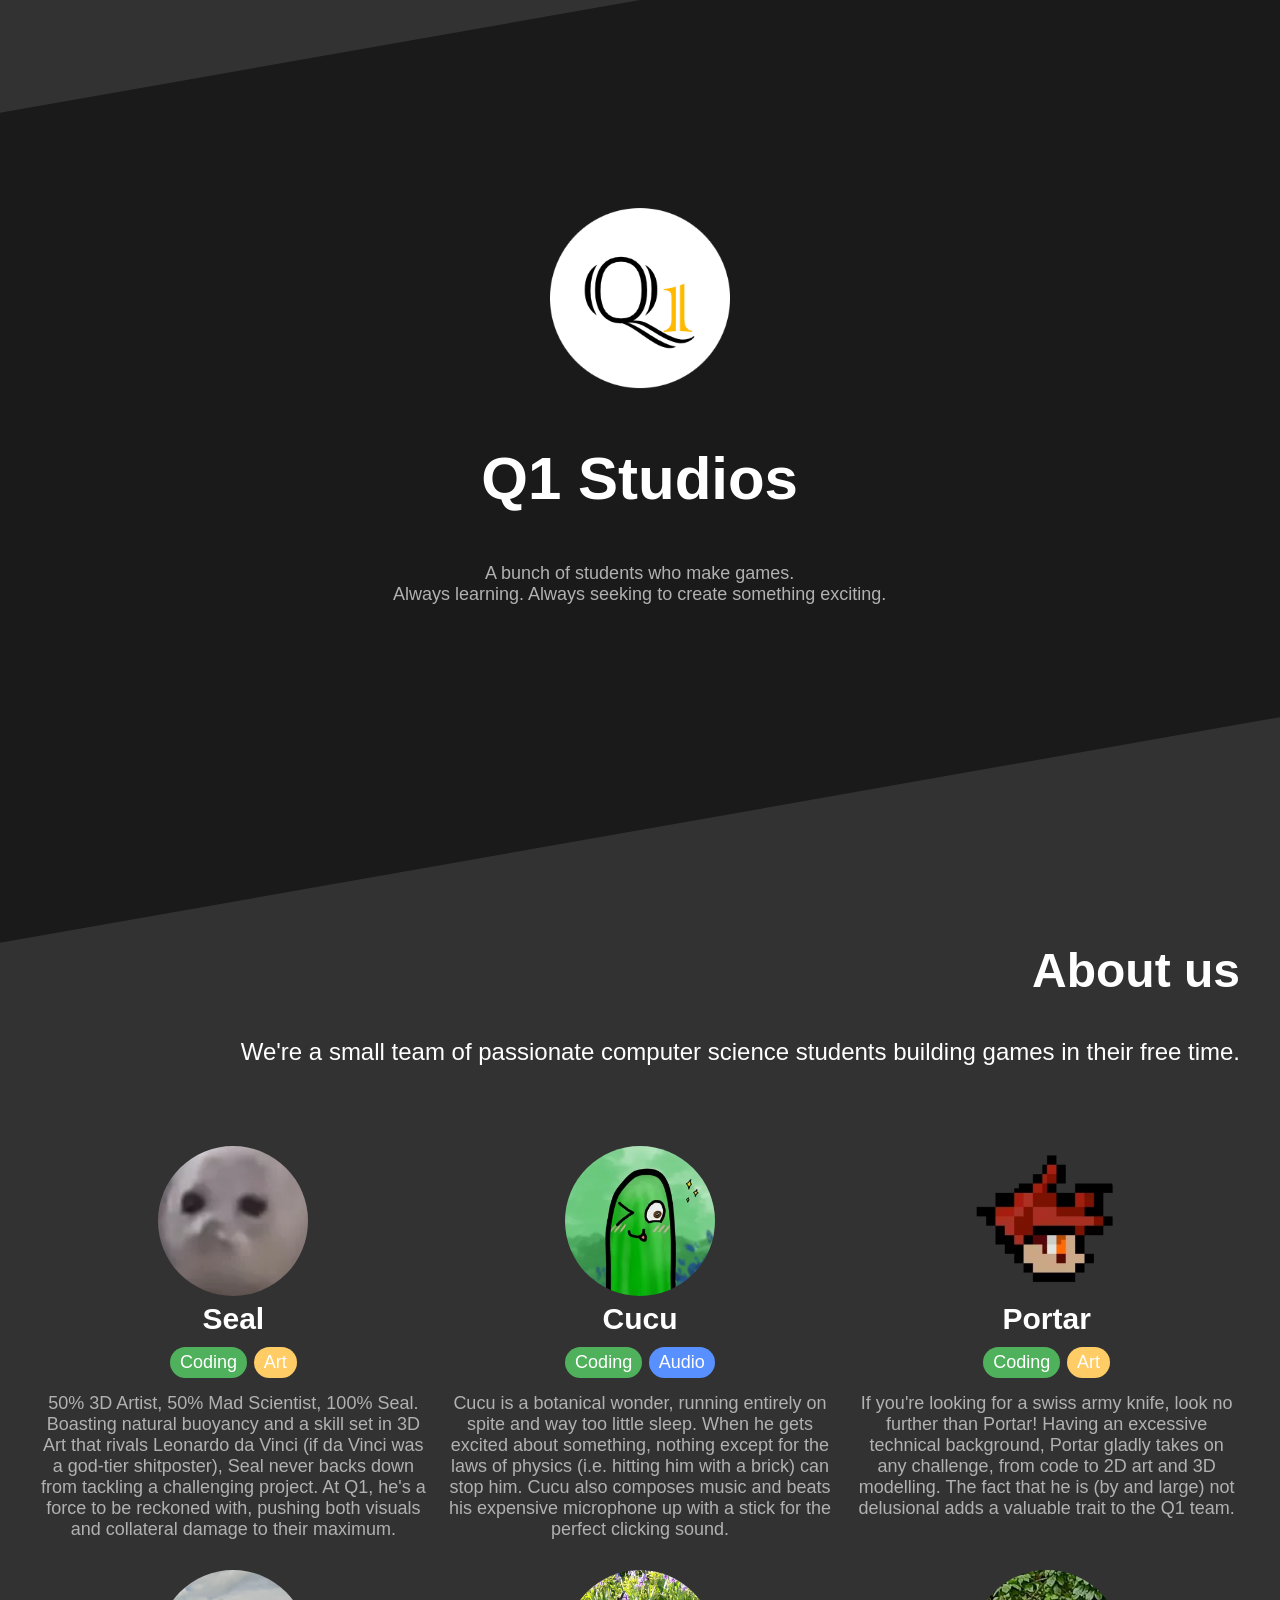
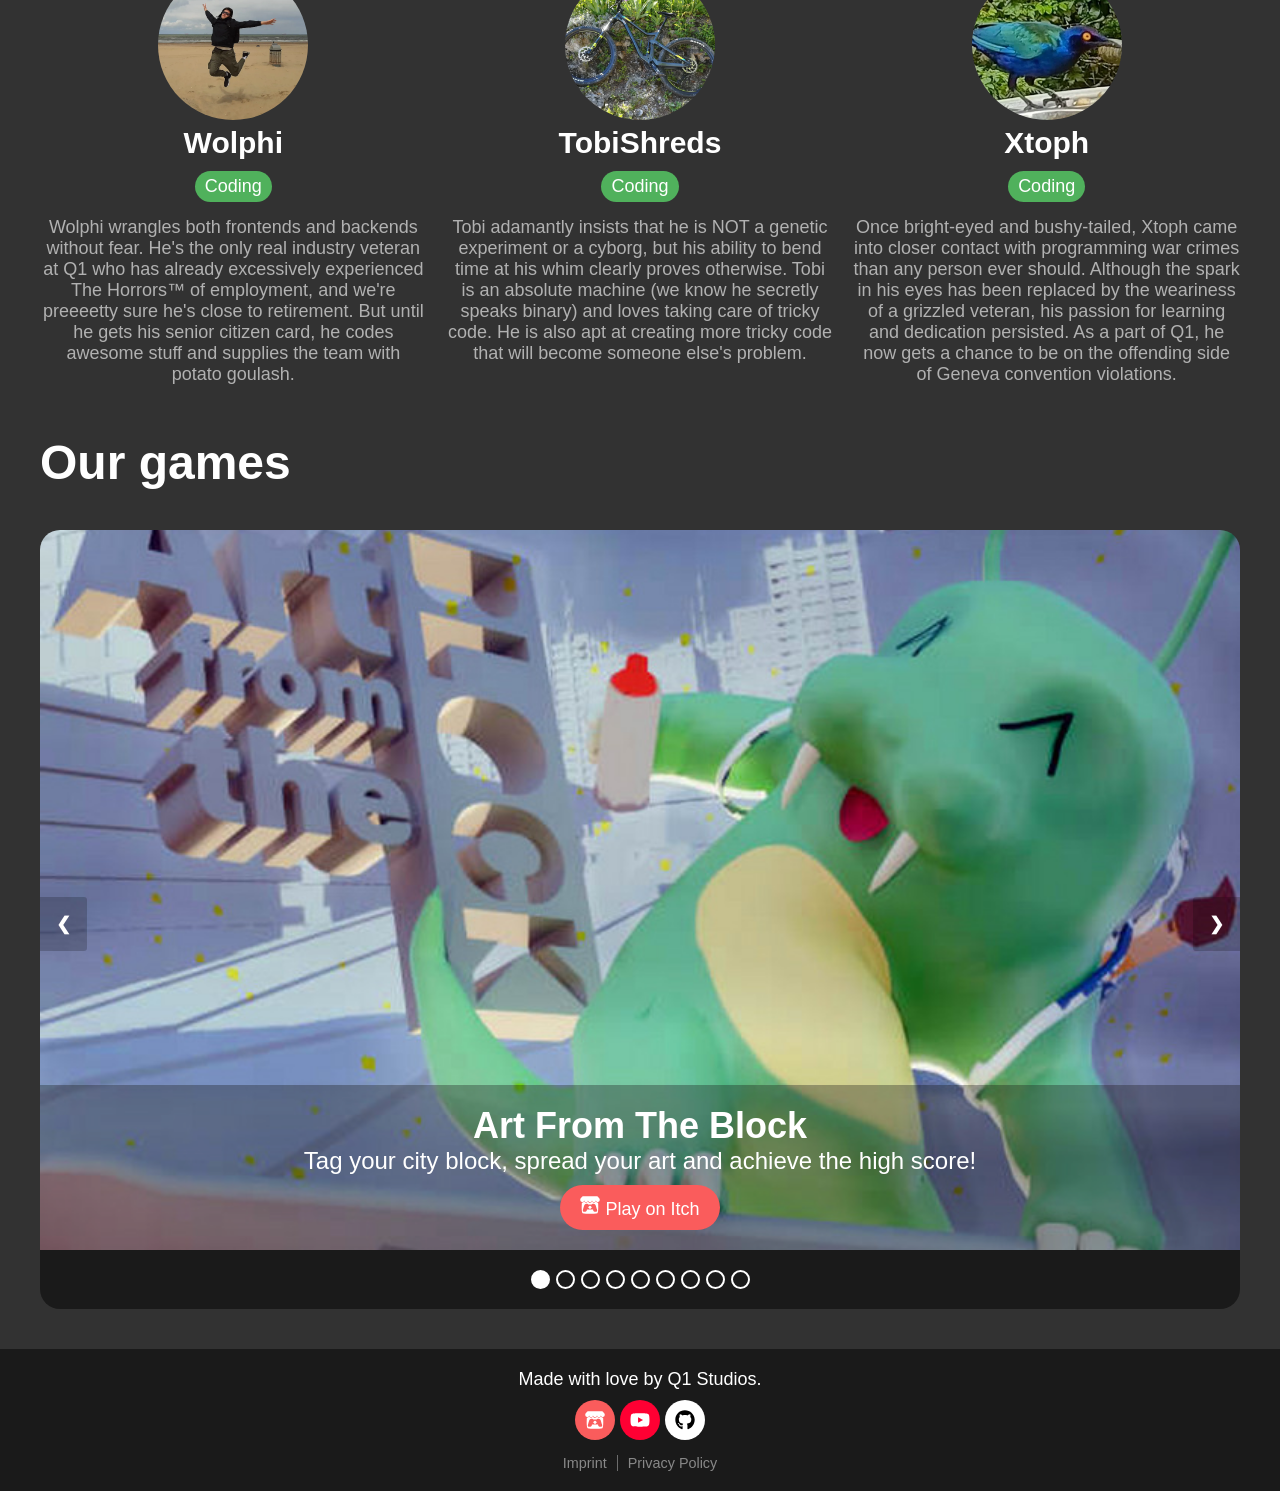
==== index.html @ d90a53fd "Replaced team pic placeholders with profile pics" ====
<!DOCTYPE html>
<html lang="en">
<head>
    <meta charset="UTF-8">
    <meta name="viewport" content="width=device-width, initial-scale=1.0">
    <meta name="description" content="We're a small team of passionate computer science students building games in their free time. Creators of Ohm'n'Beat, M.U.T.E.X., Stealay and more!">
    <link rel="icon" href="assets/q1_circle.png">
    <link rel="apple-touch-icon" href="assets/q1_square.png">
    <title>Q1 Studios</title>
    <link rel="stylesheet" href="index.css">
    <script src="index.js" defer></script>
</head>

<body>
    <div class="icon-defs">
        <svg xmlns="http://www.w3.org/2000/svg"><defs><symbol id="itch-icon" viewBox="0 0 512 512"><!--!Font Awesome Free v7.1.0 by @fontawesome - https://fontawesome.com License - https://fontawesome.com/license/free Copyright 2025 Fonticons, Inc.--><path d="M71.9 34.8C50.2 47.7 7.4 96.8 7 109.7l0 21.3c0 27.1 25.3 50.8 48.2 50.8 27.6 0 50.5-22.8 50.5-50 0 27.1 22.2 50 49.8 50s49-22.8 49-50c0 27.1 23.6 50 51.2 50l.5 0c27.6 0 51.2-22.8 51.2-50 0 27.1 21.5 50 49 50s49.8-22.8 49.8-50c0 27.1 23 50 50.5 50 23 0 48.3-23.8 48.3-50.8l0-21.3c-.4-12.9-43.2-62.1-64.9-75-67.4-2.3-114.2-2.7-184-2.7S91.1 33.1 71.9 34.8zM204.2 169.2c-22 38.4-77.9 38.7-99.8 .2-13.2 23.1-43.2 32.1-56 27.7-3.9 40.2-13.7 237.1 17.7 269.2 80 18.7 302.1 18.1 379.8 0 31.6-32.3 21.3-232 17.7-269.2-12.9 4.4-42.9-4.6-56-27.7-22 38.5-77.8 38.1-99.8-.2-7.1 12.5-23 28.9-51.8 28.9-10.4 .3-20.8-2.2-29.9-7.3s-16.7-12.6-21.9-21.6l0 0zm-41.6 53.8c16.5 0 31.1 0 49.2 19.8 29.3-3 58.9-3 88.2 0 18.2-19.7 32.8-19.7 49.2-19.7 52.3 0 65.2 77.5 83.9 144.4 17.3 62.2-5.5 63.7-34 63.7-42.1-1.6-65.5-32.2-65.5-62.8-39.3 6.4-101.9 8.8-155.6 0 0 30.6-23.3 61.2-65.5 62.8-28.4-.1-51.2-1.6-33.9-63.7 18.7-67 31.6-144.4 83.9-144.4l0-.1zM256 270.8s-44.4 40.8-52.4 55.2l29-1.2 0 25.3c0 1.5 21.3 .2 23.3 .2 11.6 .5 23.3 1 23.3-.2l0-25.3 29 1.2c-8-14.5-52.4-55.2-52.4-55.2l.1 0z"/></symbol></defs></svg>
        <svg xmlns="http://www.w3.org/2000/svg"><defs><symbol id="youtube-icon" viewBox="0 0 576 512"><!--!Font Awesome Free v7.1.0 by @fontawesome - https://fontawesome.com License - https://fontawesome.com/license/free Copyright 2025 Fonticons, Inc.--><path d="M549.7 124.1C543.5 100.4 524.9 81.8 501.4 75.5 458.9 64 288.1 64 288.1 64S117.3 64 74.7 75.5C51.2 81.8 32.7 100.4 26.4 124.1 15 167 15 256.4 15 256.4s0 89.4 11.4 132.3c6.3 23.6 24.8 41.5 48.3 47.8 42.6 11.5 213.4 11.5 213.4 11.5s170.8 0 213.4-11.5c23.5-6.3 42-24.2 48.3-47.8 11.4-42.9 11.4-132.3 11.4-132.3s0-89.4-11.4-132.3zM232.2 337.6l0-162.4 142.7 81.2-142.7 81.2z"/></symbol></defs></svg>
        <svg xmlns="http://www.w3.org/2000/svg"><defs><symbol id="github-icon" viewBox="0 0 512 512"><!--!Font Awesome Free v7.1.0 by @fontawesome - https://fontawesome.com License - https://fontawesome.com/license/free Copyright 2025 Fonticons, Inc.--><path d="M173.9 397.4c0 2-2.3 3.6-5.2 3.6-3.3 .3-5.6-1.3-5.6-3.6 0-2 2.3-3.6 5.2-3.6 3-.3 5.6 1.3 5.6 3.6zm-31.1-4.5c-.7 2 1.3 4.3 4.3 4.9 2.6 1 5.6 0 6.2-2s-1.3-4.3-4.3-5.2c-2.6-.7-5.5 .3-6.2 2.3zm44.2-1.7c-2.9 .7-4.9 2.6-4.6 4.9 .3 2 2.9 3.3 5.9 2.6 2.9-.7 4.9-2.6 4.6-4.6-.3-1.9-3-3.2-5.9-2.9zM252.8 8c-138.7 0-244.8 105.3-244.8 244 0 110.9 69.8 205.8 169.5 239.2 12.8 2.3 17.3-5.6 17.3-12.1 0-6.2-.3-40.4-.3-61.4 0 0-70 15-84.7-29.8 0 0-11.4-29.1-27.8-36.6 0 0-22.9-15.7 1.6-15.4 0 0 24.9 2 38.6 25.8 21.9 38.6 58.6 27.5 72.9 20.9 2.3-16 8.8-27.1 16-33.7-55.9-6.2-112.3-14.3-112.3-110.5 0-27.5 7.6-41.3 23.6-58.9-2.6-6.5-11.1-33.3 2.6-67.9 20.9-6.5 69 27 69 27 20-5.6 41.5-8.5 62.8-8.5s42.8 2.9 62.8 8.5c0 0 48.1-33.6 69-27 13.7 34.7 5.2 61.4 2.6 67.9 16 17.7 25.8 31.5 25.8 58.9 0 96.5-58.9 104.2-114.8 110.5 9.2 7.9 17 22.9 17 46.4 0 33.7-.3 75.4-.3 83.6 0 6.5 4.6 14.4 17.3 12.1 100-33.2 167.8-128.1 167.8-239 0-138.7-112.5-244-251.2-244zM105.2 352.9c-1.3 1-1 3.3 .7 5.2 1.6 1.6 3.9 2.3 5.2 1 1.3-1 1-3.3-.7-5.2-1.6-1.6-3.9-2.3-5.2-1zm-10.8-8.1c-.7 1.3 .3 2.9 2.3 3.9 1.6 1 3.6 .7 4.3-.7 .7-1.3-.3-2.9-2.3-3.9-2-.6-3.6-.3-4.3 .7zm32.4 35.6c-1.6 1.3-1 4.3 1.3 6.2 2.3 2.3 5.2 2.6 6.5 1 1.3-1.3 .7-4.3-1.3-6.2-2.2-2.3-5.2-2.6-6.5-1zm-11.4-14.7c-1.6 1-1.6 3.6 0 5.9s4.3 3.3 5.6 2.3c1.6-1.3 1.6-3.9 0-6.2-1.4-2.3-4-3.3-5.6-2z"/></symbol></defs></svg>
        <svg xmlns="http://www.w3.org/2000/svg"><defs><symbol id="close-icon" viewBox="0 0 384 512"><!--!Font Awesome Free v7.2.0 by @fontawesome - https://fontawesome.com License - https://fontawesome.com/license/free Copyright 2026 Fonticons, Inc.--><path d="M55.1 73.4c-12.5-12.5-32.8-12.5-45.3 0s-12.5 32.8 0 45.3L147.2 256 9.9 393.4c-12.5 12.5-12.5 32.8 0 45.3s32.8 12.5 45.3 0L192.5 301.3 329.9 438.6c12.5 12.5 32.8 12.5 45.3 0s12.5-32.8 0-45.3L237.8 256 375.1 118.6c12.5-12.5 12.5-32.8 0-45.3s-32.8-12.5-45.3 0L192.5 210.7 55.1 73.4z"/></symbol></defs></svg>
    </div>

    <noscript>
        <style>
            .needs-js {
                display: none;
            }
        </style>
    </noscript>
    
    <main id="main">
        <section id="q1-big">
            <div class="intro-container">
                <div class="intro-subcontainer">
                    <img src="assets/q1_circle.png" alt="Q1 Logo">
                    <h1 id="q1-studios">Q1 Studios</h1>
                    <p>
                        A bunch of students who make games.<br>
                        Always learning. Always seeking to create something exciting.
                    </p>
                </div>
            </div>
        </section>

        <section>
            <h2 id="about-us">About us</h2>
            <p>
                We're a small team of passionate computer science students building games in their free time.
            </p>

            <div class="team-box">

                <div class="team-member" id="Seal">
                    <img src="assets/profiles/seal.webp" alt="Seal Profile">
                    <div class="team-name">Seal</div>
                    <div class="team-skills">
                        <div class="skill-coding">Coding</div>
                        <div class="skill-art">Art</div>
                    </div>
                    <div class="team-desc">
                        50% 3D Artist, 50% Mad Scientist, 100% Seal.
                        Boasting natural buoyancy and a skill set in 3D Art that rivals Leonardo da Vinci
                        (if da Vinci was a god-tier shitposter), Seal never backs down from tackling a challenging project.
                        At Q1, he's a force to be reckoned with, pushing both visuals and collateral damage to their maximum.
                    </div>
                </div>

                <div class="team-member" id="Cucu">
                    <img src="assets/profiles/cucu.webp" alt="Cucu Profile">
                    <div class="team-name">Cucu</div>
                    <div class="team-skills">
                        <div class="skill-coding">Coding</div>
                        <div class="skill-audio">Audio</div>
                    </div>
                    <div class="team-desc">
                        Cucu is a botanical wonder, running entirely on spite and way too little sleep.
                        When he gets excited about something, nothing except for the laws of physics
                        (i.e. hitting him with a brick) can stop him.
                        Cucu also composes music and beats his expensive microphone up with a stick for the perfect clicking sound.
                    </div>
                </div>

                <div class="team-member" id="Portar">
                    <img src="assets/profiles/portar.webp" alt="Portar Profile">
                    <div class="team-name">Portar</div>
                    <div class="team-skills">
                        <div class="skill-coding">Coding</div>
                        <div class="skill-art">Art</div>
                    </div>
                    <div class="team-desc">
                        If you're looking for a swiss army knife, look no further than Portar!
                        Having an excessive technical background, Portar gladly takes on any challenge, from code
                        to 2D art and 3D modelling.
                        The fact that he is (by and large) not delusional adds a valuable trait to the Q1 team.
                    </div>
                </div>

                <div class="team-member" id="Wolphi">
                    <img src="assets/profiles/wolphi.webp" alt="Wolphi Profile">
                    <div class="team-name">Wolphi</div>
                    <div class="team-skills">
                        <div class="skill-coding">Coding</div>
                    </div>
                    <div class="team-desc">
                        Wolphi wrangles both frontends and backends without fear.
                        He's the only real industry veteran at Q1 who has already excessively experienced The Horrors™ of employment,
                        and we're preeeetty sure he's close to retirement. But until he gets his senior citizen card,
                        he codes awesome stuff and supplies the team with potato goulash.
                    </div>
                </div>

                <div class="team-member" id="TobiShreds">
                    <img src="assets/profiles/tobishreds.webp" alt="TobiShreds Profile">
                    <div class="team-name">TobiShreds</div>
                    <div class="team-skills">
                        <div class="skill-coding">Coding</div>
                    </div>
                    <div class="team-desc">
                        Tobi adamantly insists that he is NOT a genetic experiment or a cyborg,
                        but his ability to bend time at his whim clearly proves otherwise.
                        Tobi is an absolute machine (we know he secretly speaks binary) and loves taking care of tricky code.
                        He is also apt at creating more tricky code that will become someone else's problem.
                    </div>
                </div>

                <div class="team-member" id="Xtoph">
                    <img src="assets/profiles/xtoph.webp" alt="Xtoph Profile">
                    <div class="team-name">Xtoph</div>
                    <div class="team-skills">
                        <div class="skill-coding">Coding</div>
                    </div>
                    <div class="team-desc">
                        Once bright-eyed and bushy-tailed, Xtoph came into closer contact with programming war crimes
                        than any person ever should.
                        Although the spark in his eyes has been replaced by the weariness of a grizzled veteran,
                        his passion for learning and dedication persisted. As a part of Q1,
                        he now gets a chance to be on the offending side of Geneva convention violations.
                    </div>
                </div>

            </div>
        </section>

        <section>
            <h2 id="our-games">Our games</h2>
            
            <div class="slideshow-container">
                <a class="slides-prev needs-js" onclick="advanceSlide(-1)">&#10094;</a>

                <div class="slideshow">

                    <div class="slide" id="art-from-the-block">
                        <img src="assets/slideshow/ArtFromTheBlock_Slideshow.jpg" alt="Art From The Block Banner" loading="lazy">
                        <div class="slide-annotation">
                            <div class="slide-title">Art From The Block</div>
                            <div class="slide-desc">Tag your city block, spread your art and achieve the high score!</div>
                            <a class="itch-btn" href="https://q1studios.itch.io/art-from-the-block" target="_blank">
                                <svg><use href="#itch-icon"></use></svg>
                                <span>Play on Itch</span>
                            </a>
                        </div>
                    </div>

                    <div class="slide" id="treevolution">
                        <img src="assets/slideshow/TreeVolution_Slideshow.png" alt="TreeVolution Banner" loading="lazy">
                        <div class="slide-annotation">
                            <div class="slide-title">TreeVolution</div>
                            <div class="slide-desc">Spring has come. Face your formidable foe and evolve with every round.</div>
                            <a class="itch-btn" href="https://q1studios.itch.io/treevolution" target="_blank">
                                <svg><use href="#itch-icon"></use></svg>
                                <span>Play on Itch</span>
                            </a>
                        </div>
                    </div>

                    <div class="slide" id="ohmnbeat">
                        <img src="assets/slideshow/OhmnBeat_Slideshow.png" alt="Ohm'n'Beat Banner" loading="lazy">
                        <div class="slide-annotation">
                            <div class="slide-title">Ohm'n'Beat</div>
                            <div class="slide-desc">Exhilarating &amp; Oscillating Beat Resistance</div>
                            <a class="itch-btn" href="https://q1studios.itch.io/ohmnbeat" target="_blank">
                                <svg><use href="#itch-icon"></use></svg>
                                <span>Play on Itch</span>
                            </a>
                        </div>
                    </div>

                    <div class="slide" id="mutex">
                        <img src="assets/slideshow/Mutex_Slideshow.jpg" alt="M.U.T.E.X. Banner" loading="lazy">
                        <div class="slide-annotation">
                            <div class="slide-title">M.U.T.E.X.</div>
                            <div class="slide-desc">Two pilots, scrambled sensors, maximum firepower</div>
                            <a class="itch-btn" href="https://q1studios.itch.io/mutex" target="_blank">
                                <svg><use href="#itch-icon"></use></svg>
                                <span>Play on Itch</span>
                            </a>
                        </div>
                    </div>

                    <div class="slide" id="stealay">
                        <img src="assets/slideshow/Stealay_Slideshow.jpg" alt="Stealay Banner" loading="lazy">
                        <div class="slide-annotation">
                            <div class="slide-title">Stealay</div>
                            <div class="slide-desc">A heist planned right - delayed in execution</div>
                            <a class="itch-btn" href="https://q1studios.itch.io/stealay" target="_blank">
                                <svg><use href="#itch-icon"></use></svg>
                                <span>Play on Itch</span>
                            </a>
                        </div>
                    </div>

                    <div class="slide" id="sacrilegious-terminus">
                        <img src="assets/slideshow/SacrilegiousTerminus_Slideshow.png" alt="Sacrilegious Terminus Banner" loading="lazy">
                        <div class="slide-annotation">
                            <div class="slide-title">Sacrilegious Terminus</div>
                            <div class="slide-desc">The rift is calling - unleash the underworld!</div>
                            <a class="itch-btn" href="https://q1studios.itch.io/sacrilegious-terminus" target="_blank">
                                <svg><use href="#itch-icon"></use></svg>
                                <span>Play on Itch</span>
                            </a>
                        </div>
                    </div>

                    <div class="slide" id="lanliner">
                        <img src="assets/slideshow/LanLiner_Slideshow.png" alt="LanLiner: Reconciliation Banner" loading="lazy">
                        <div class="slide-annotation">
                            <div class="slide-title">LanLiner: Reconciliation</div>
                            <div class="slide-desc">Race an adversary's data packet to the game server.</div>
                            <a class="itch-btn" href="https://q1studios.itch.io/lanliner-recon" target="_blank">
                                <svg><use href="#itch-icon"></use></svg>
                                <span>Play on Itch</span>
                            </a>
                        </div>
                    </div>

                    <div class="slide" id="escape-the-plant-plant">
                        <img src="assets/slideshow/EscapeThePlantPlant_Slideshow.png" alt="Escape The Plant, Plant Banner" loading="lazy">
                        <div class="slide-annotation">
                            <div class="slide-title">Escape the Plant, Plant!</div>
                            <div class="slide-desc">Breach your confinement, yearning for spring.</div>
                            <a class="itch-btn" href="https://q1studios.itch.io/escape-the-plant-plant" target="_blank">
                                <svg><use href="#itch-icon"></use></svg>
                                <span>Play on Itch</span>
                            </a>
                        </div>
                    </div>

                    <div class="slide" id="mail-mayhem">
                        <img src="assets/slideshow/MailMayhem_Slideshow.png" alt="Mail Mayhem Banner" loading="lazy">
                        <div class="slide-annotation">
                            <div class="slide-title">Mail Mayhem</div>
                            <div class="slide-desc">How do you pack your things</div>
                            <a class="itch-btn" href="https://q1studios.itch.io/mailmayhem" target="_blank">
                                <svg><use href="#itch-icon"></use></svg>
                                <span>Play on Itch</span>
                            </a>
                        </div>
                    </div>

                </div>

                <a class="slides-next needs-js" onclick="advanceSlide(1)">&#10095;</a>

                <div class="slideshow-progress-container">
                    <div id="slideshow-progress">
                        <noscript class="slideshow-progress-noscript">
                            Slideshow navigation requires JavaScript to be enabled, sorry! You can still scroll through our games though.
                        </noscript>
                        <a class="progress-dot needs-js active" id="template-dot"></a>
                    </div>
                </div>

            </div>
        </section>
    </main>

    <footer>
        <div>Made with love by Q1 Studios.</div>
        <div class="socials">
            <a class="socials-itch" href="https://q1studios.itch.io" target="_blank">
                <svg><use href="#itch-icon"></use></svg>
                <span class="socials-label">Itch.io</span>
            </a>
            <a class="socials-youtube" href="https://www.youtube.com/channel/UCTxwL6XaxnxiKtU4SFTnIlQ" target="_blank">
                <svg><use href="#youtube-icon"></use></svg>
                <span class="socials-label">YouTube</span>
            </a>
            <a class="socials-github" href="https://github.com/Q1-Studios" target="_blank">
                <svg><use href="#github-icon"></use></svg>
                <span class="socials-label">GitHub</span>
            </a>
        </div>
        <div class="footer-links">
            <a onclick="showImprint()">Imprint</a>
            <a onclick="showPrivacyPolicy()">Privacy Policy</a>
        </div>
    </footer>

    <div id="popup-container">
        <div id="imprint" class="popup">
            <div class="popup-content">
                <a class="popup-close-button" onclick="closePopups()">
                    <svg><use href="#close-icon"></use></svg>
                </a>
                <h2>Imprint</h2>
                <p>
                    This website is operated by a collective of students for non-commercial purposes.
                </p>
                <h3>Contact information</h3>
                <div class="imprint-mail">
                    <a class="obfuscated-email" target="_blank">ta.soiduts1q@tcatnoc</a>
                </div>
                <div class="imprint-address">
                    9020 Klagenfurt am Wörthersee<br>
                    Carinthia, Austria
                </div>
            </div>
        </div>

        <div id="privacy-policy" class="popup">
            <div class="popup-content">
                <a class="popup-close-button" onclick="closePopups()">
                    <svg><use href="#close-icon"></use></svg>
                </a>
                <h2>Privacy Policy</h2>
                <p>
                    This website does not collect any personal information or store any cookies on your device.
                    However, when using this website, some data may be processed by our hosting provider GitHub, Inc. ("GitHub").
                    GitHub's privacy statement affecting this website is linked <a href="https://docs.github.com/en/pages/getting-started-with-github-pages/what-is-github-pages#data-collection" target="_blank">here</a> for your convenience.
                </p>
            </div>
        </div>
    </div>

</body>
</html>
---- index.css ----
:root {
    --color-dark: #323232;
    --color-extradark: #1a1a1a;
    --color-text-base: #ffffff;
    --color-text-light: #b1b1b1;

    --border-radius-corner: 20px;

    --title-skew: 10deg;
}

body {
    background-color: var(--color-dark);
    color: var(--color-text-base);
    font-family: Tahoma, sans-serif;
    margin: 0;
    font-size: 1.5em;
}

div.icon-defs {
    display: none;
}

h1 {
    font-size: 2.5em;
}

h2 {
    font-size: 2em;
}

main section {
    padding-left: 40px;
    padding-right: 40px;
    margin-top: 50px;
}

main section:nth-child(2n+1) {
    text-align: left;
}

main section:nth-child(2n) {
    text-align: right;
}

section#q1-big {
    margin-top: 0;
    padding-left: 0;
    padding-right: 0;
    margin-bottom: calc(tan(var(--title-skew)) * 100vw / 2);
}

section#q1-big div.intro-container {
    display: flex;
    justify-content: center;
    align-items: center;
    height: 70vh;
    padding-top: 100px;
    padding-bottom: 100px;
    background-color: var(--color-extradark);
    transform: skewY(calc(-1 * var(--title-skew)));
    text-align: center;
}

section#q1-big div.intro-container div.intro-subcontainer {
    transform: skewY(var(--title-skew));
    padding-left: 20px;
    padding-right: 20px;
}

section#q1-big img {
    width: 20vh;
}

section#q1-big p {
    font-size: 0.75em;
    color: var(--color-text-light);
}

div.team-box {
    display: grid;
    grid-template-columns: repeat(1, 1fr);
    grid-column-gap: 20px;
    grid-row-gap: 30px;
    margin-top: 80px;
    text-align: center;
}

@media (min-width: 600px) {
    div.team-box { grid-template-columns: repeat(2, 1fr); }
}

@media (min-width: 1000px) {
    div.team-box { grid-template-columns: repeat(3, 1fr); }
}

@media (min-width: 1920px) {
    div.team-box { grid-template-columns: repeat(6, 1fr); }
}

div.team-box div.team-member {
    width: 100%;
}

div.team-box .team-member img {
    width: 150px;
    height: 150px;
    object-fit: cover;
    border-radius: 50%;
}

.team-box div.team-name {
    font-weight: bold;
    font-size: 1.25em;
}

.team-box div.team-skills {
    margin-top: 10px;
}

.team-box .team-skills div {
    display: inline-block;
    font-size: 0.75em;
    padding: 5px 10px;
    border-radius: var(--border-radius-corner);
}

.team-skills div.skill-coding {
    background-color: #50b15c;
}
.team-skills div.skill-art {
    background-color: #ffcc65;
}
.team-skills div.skill-audio {
    background-color: #5890ff;
}

.team-box div.team-desc {
    font-size: 0.75em;
    color: var(--color-text-light);
    margin-top: 15px;
}

footer {
    display: flex;
    flex-direction: column;
    gap: 10px;
    width: 100%;
    margin-top: 40px;
    padding-top: 20px;
    padding-bottom: 20px;
    text-align: center;
    font-size: 0.75em;
    background-color: var(--color-extradark);
}

footer div.socials a {
    display: inline-flex;
    justify-content: center;
    padding: 10px;
    font-size: 0.9em;
    border-radius: var(--border-radius-corner);
    color: var(--color-text-base);
    text-decoration: none;
}

footer div.socials a:hover:after {
    padding-left: 10px;
}

a.socials-itch {
    background-color: #fa5c5c;
}
a.socials-itch:hover {
    background-color: #b64343;
}

a.socials-github {
    background-color: #ffffff;
}
a.socials-github:hover {
    background-color: #cccccc;
    color: #000000;
}
.socials a.socials-github svg {
    fill: #000000;
}

a.socials-youtube {
    background-color: #ff0033;
}
a.socials-youtube:hover {
    background-color: #c10029;
}

.socials a svg {
    fill: var(--color-text-base);
    width: 20px;
    height: 20px;
}

.socials a span.socials-label {
    margin-left: 5px;
}
.socials a span.socials-label {
    display: none;
}
.socials a:hover span.socials-label {
    display: inline-block;
}

footer div.footer-links {
    display: flex;
    justify-content: center;

    font-size: 0.8em;
    color: #888888;
    padding-top: 5px;
}

footer div.footer-links a {
    border-left: 1px solid #6c6c6c;
    padding: 0 10px;
    cursor: pointer;
}

footer div.footer-links a:first-child {
    border-left: 0;
}

footer div.footer-links a:hover {
    color: #6c6c6c;
}

div.slideshow-container {
    position: relative;
}

div.slideshow {
    display: flex;
    flex-direction: row;
    text-align: center;
    width: 100%;
    height: 80vh;
    background-color: #000000;
    border-radius: var(--border-radius-corner) var(--border-radius-corner) 0 0;

    overflow-x: scroll;
    overflow-y: hidden;
    scrollbar-width: none;
    scroll-behavior: smooth;
    scroll-snap-type: x mandatory;
}

.slide {
    display: inline-block;
    position: relative;
    height: 100%;
    width: 100%;
    min-width: 100%;
    max-width: 100%;

    scroll-snap-align: start;
    scroll-snap-stop: always;
}

.slide img {
    height: 100%;
    width: 100%;
    object-fit: cover;
}

.slide .slide-annotation {
    position: absolute;
    bottom: 0;
    box-sizing: border-box;
    padding: 20px;
    width: 100%;
    text-align: center;
    background-color: #1a1a1a56;
}

.slide-annotation .slide-title {
    font-size: 1.5em;
    font-weight: bold;
}

.slide-annotation .slide-desc {
}

.slide-annotation a.itch-btn {
    display: inline-block;
    justify-content: center;
    margin-top: 10px;
    font-size: 0.75em;

    padding: 10px 20px;
    border-radius: 50px;
    background-color: #fa5c5c;
    color: var(--color-text-base);
    text-decoration: none;
}

.slide-annotation a.itch-btn:hover {
    background-color: #b64343;
}

.slide-annotation a.itch-btn svg {
    fill: var(--color-text-base);
    width: 20px;
    height: 20px;
    vertical-align: center;
}

.slides-prev, .slides-next {
    position: absolute;
    width: auto;
    top: 50%;
    margin-top: -22px;
    z-index: 1;

    padding: 16px;
    background-color: rgba(0,0,0,0.2);
    color: white;
    font-weight: bold;
    font-size: 18px;
    border-radius: 0 3px 3px 0;

    transition: 0.6s ease;
    cursor: pointer;
    user-select: none;

}

noscript.slideshow-progress-noscript {
    text-align: center;
    font-size: 0.75em;
}

.slides-prev {
    left: 0;
}

.slides-next {
    right: 0;
    border-radius: 3px 0 0 3px;
}

.slides-prev:hover, .slides-next:hover {
    background-color: rgba(0,0,0,0.8);
}

div.slideshow-progress-container {
    padding: 20px;
    background-color: var(--color-extradark);
    border-radius: 0 0 var(--border-radius-corner) var(--border-radius-corner);
}

div#slideshow-progress {
    display: flex;
    justify-content: center;
    flex-wrap: wrap;
    row-gap: 10px;
}

#slideshow-progress a.progress-dot {
    height: 15px;
    width: 15px;
    margin: 0 3px;
    border-radius: 50%;
    border: 2px solid #ffffff;
    cursor: pointer;
    transition: all 0.1s ease-in-out;
}

#slideshow-progress a.progress-dot:hover {
    background-color: rgba(255, 255, 255, 0.20)
}

#slideshow-progress a.progress-dot.active {
    background-color: #ffffff;
}

div#popup-container {
    display: none;
    position: fixed;
    top: 0;
    left: 0;
    width: 100%;
    height: 100%;
    z-index: 1;
}

div#popup-container.active {
    display: flex;
    flex-direction: row;
    justify-content: center;
    align-items: center;
    background-color: rgba(255,255,255,0.5);
}

.no-scroll {
    overflow: hidden;
}

div.popup {
    display: none;
    max-width: 80%;
    max-height: 100vh;
    overflow: auto;

    background-color: var(--color-dark);
    color: var(--color-text-base);
    font-size: 0.75em;
    text-align: center;
    border-radius: var(--border-radius-corner);
    box-shadow: 15px 25px 65px 10px rgba(0,0,0,0.5);
}

div.popup div.popup-content {
    padding: 40px 40px;
}

div.popup-content a {
    text-decoration: none;
    color: #54a4ff;
}

div.popup-content a:hover {
    text-decoration: underline;
    color: #3f7dc3;
}

div.popup#privacy-policy div.popup-content a {
    text-decoration: underline;
}

div.popup a.popup-close-button {
    display: block;
    float: right;
    cursor: pointer;
}

div.popup a.popup-close-button svg {
    height: 20px;
    width: 20px;
    fill: var(--color-text-base);
}

div.popup a.popup-close-button:hover svg {
    fill: #6c6c6c;
}

div.popup h2 {
    margin-top: 0;
}

div.popup#imprint {
    text-align: left;
}

div.popup#privacy-policy {
    text-align: justify;
}
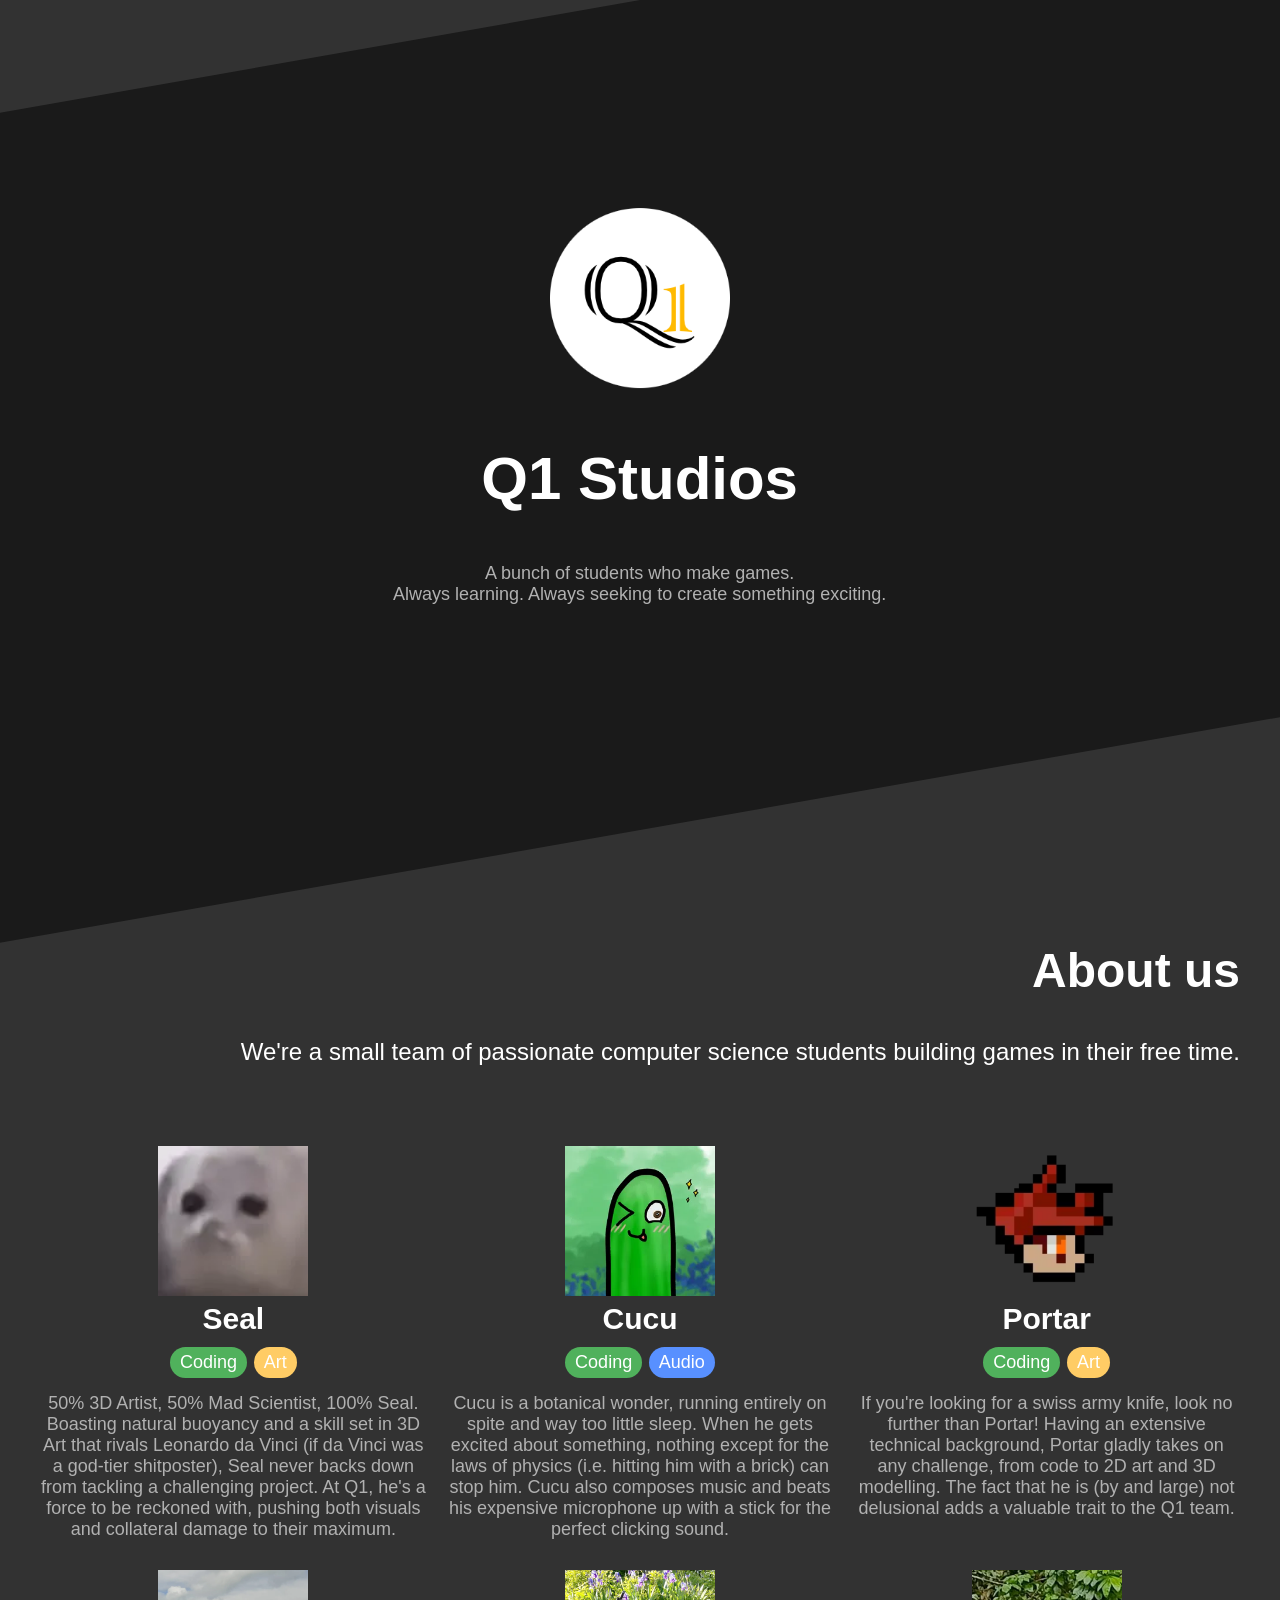
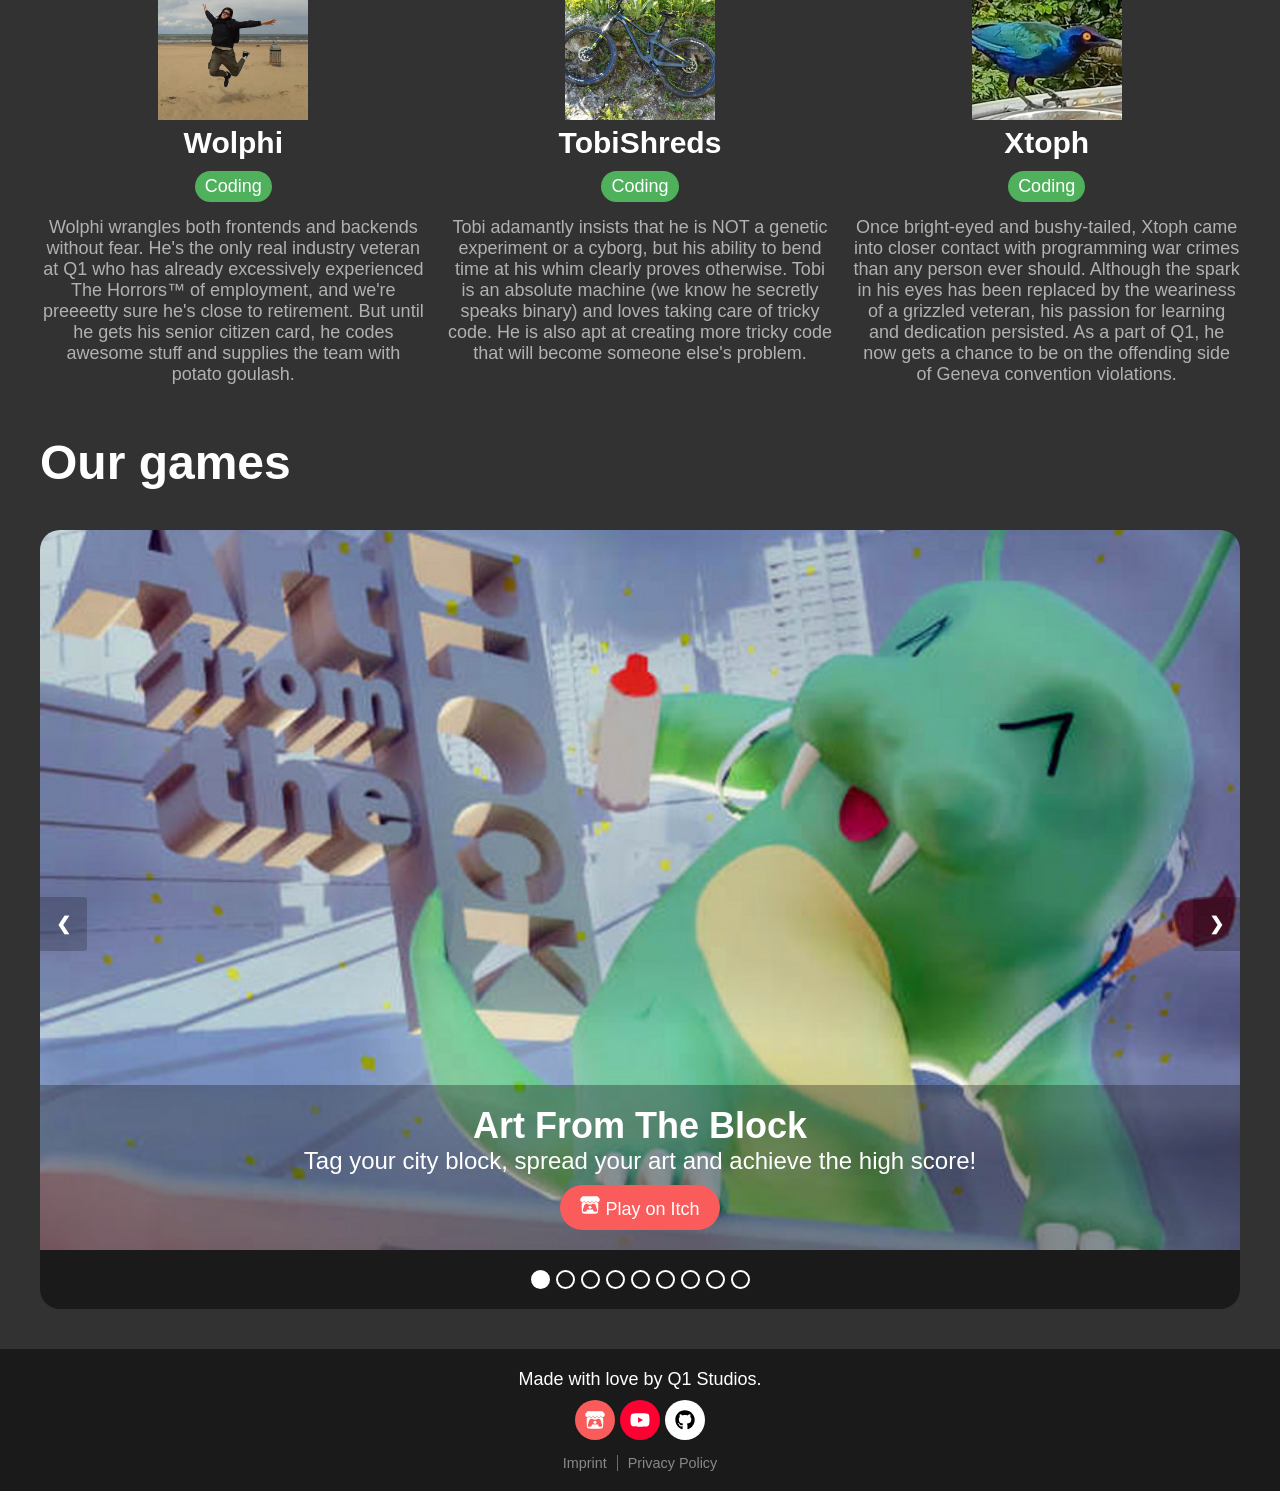
==== commit f6452480: "Improved word choice for Portar profile" ====
--- a/index.html
+++ b/index.html
@@ -88,7 +88,7 @@
                     </div>
                     <div class="team-desc">
                         If you're looking for a swiss army knife, look no further than Portar!
-                        Having an excessive technical background, Portar gladly takes on any challenge, from code
+                        Having an extensive technical background, Portar gladly takes on any challenge, from code
                         to 2D art and 3D modelling.
                         The fact that he is (by and large) not delusional adds a valuable trait to the Q1 team.
                     </div>
--- a/index.css
+++ b/index.css
@@ -104,9 +104,6 @@
 
 div.team-box .team-member img {
     width: 150px;
-    height: 150px;
-    object-fit: cover;
-    border-radius: 50%;
 }
 
 .team-box div.team-name {
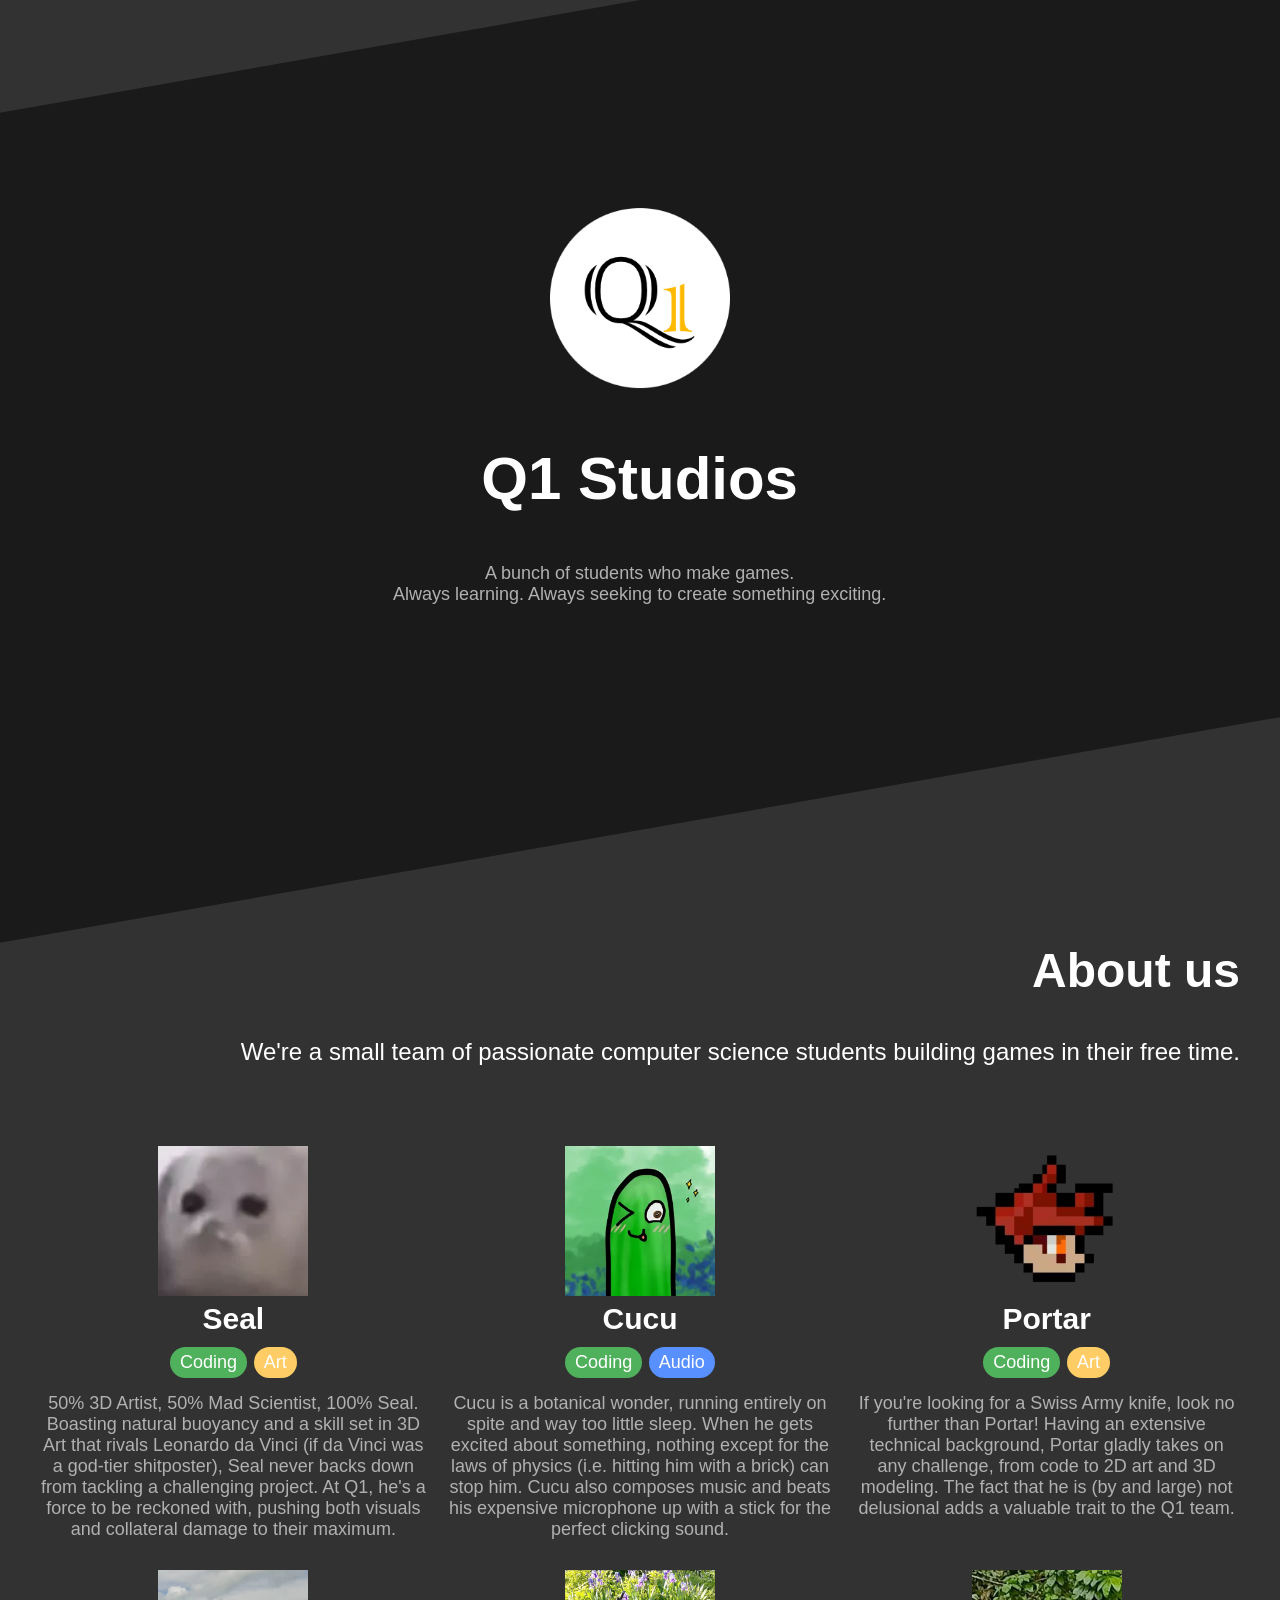
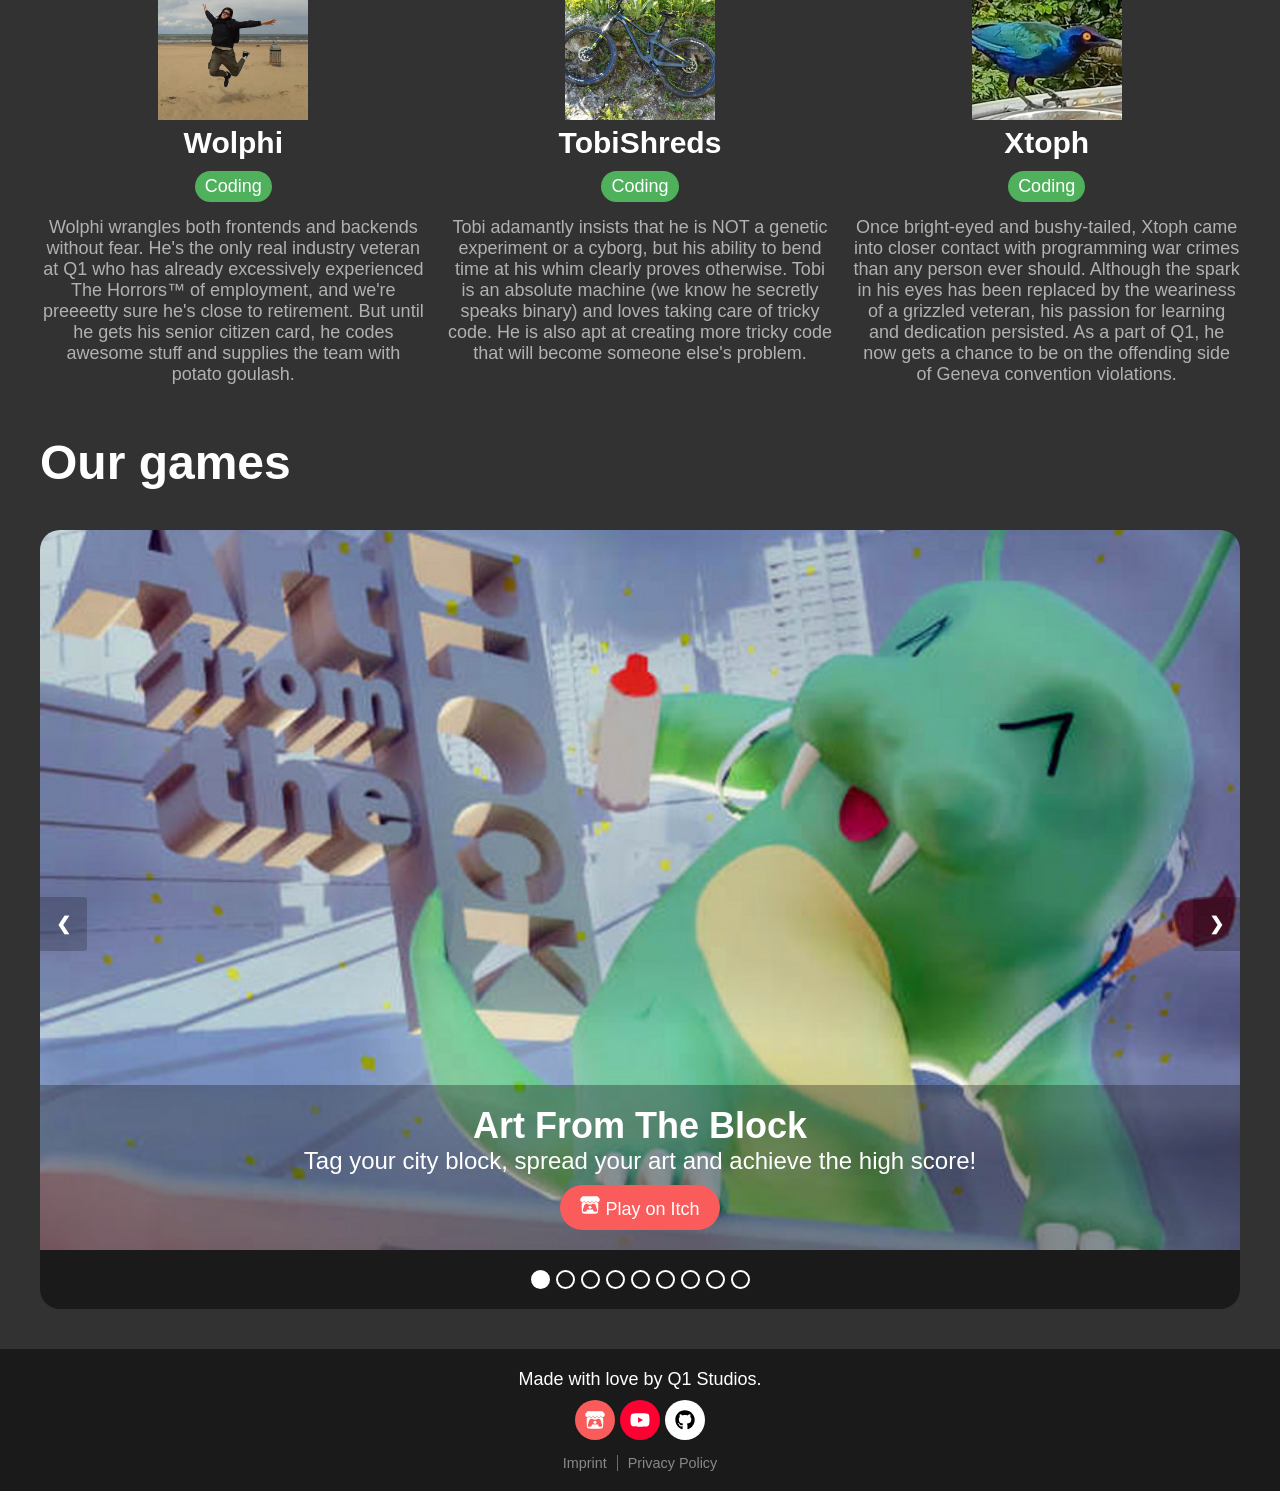
==== commit 8b468c14: "Used US spelling and fixed capitalisation" ====
--- a/index.html
+++ b/index.html
@@ -87,9 +87,9 @@
                         <div class="skill-art">Art</div>
                     </div>
                     <div class="team-desc">
-                        If you're looking for a swiss army knife, look no further than Portar!
+                        If you're looking for a Swiss Army knife, look no further than Portar!
                         Having an extensive technical background, Portar gladly takes on any challenge, from code
-                        to 2D art and 3D modelling.
+                        to 2D art and 3D modeling.
                         The fact that he is (by and large) not delusional adds a valuable trait to the Q1 team.
                     </div>
                 </div>
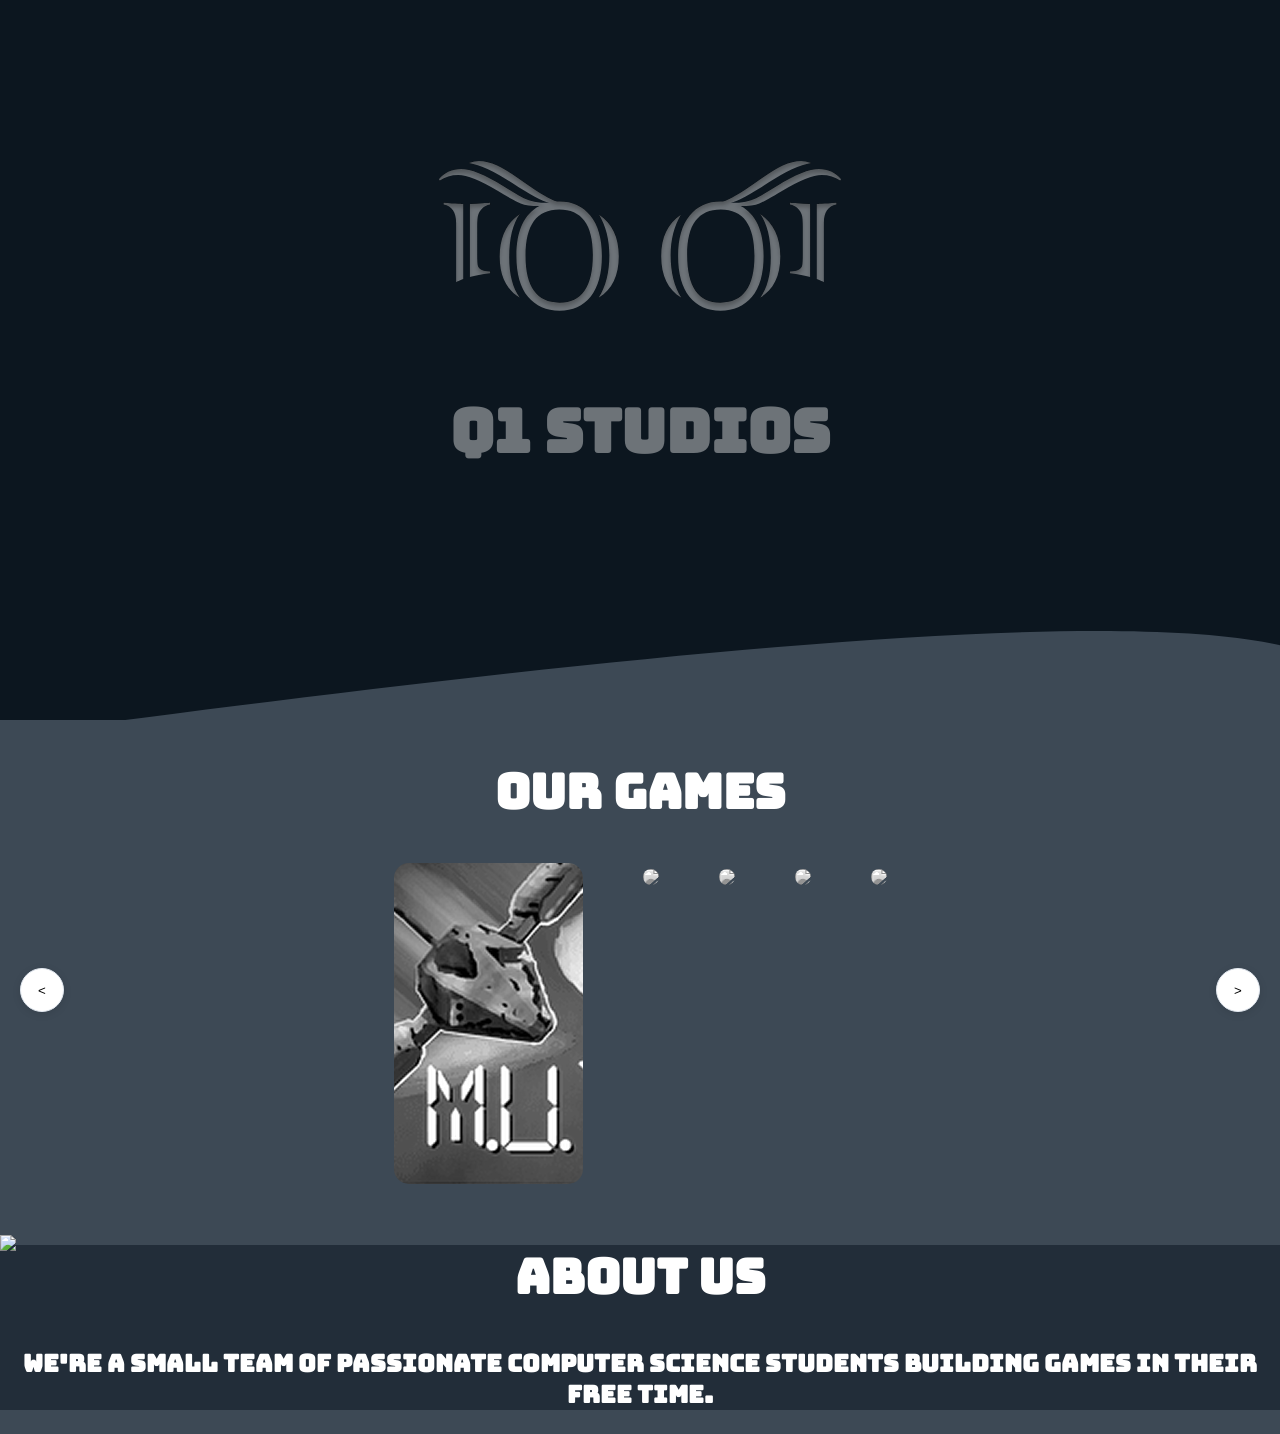
==== commit 1c6e4910: "New Files" ====
--- a/index.html
+++ b/index.html
@@ -2,334 +2,80 @@
 <html lang="en">
 <head>
     <meta charset="UTF-8">
-    <meta name="viewport" content="width=device-width, initial-scale=1.0">
-    <meta name="description" content="We're a small team of passionate computer science students building games in their free time. Creators of Ohm'n'Beat, M.U.T.E.X., Stealay and more!">
-    <link rel="icon" href="assets/q1_circle.png">
-    <link rel="apple-touch-icon" href="assets/q1_square.png">
-    <title>Q1 Studios</title>
+    <title>Q1Studios</title>
     <link rel="stylesheet" href="index.css">
+
     <script src="index.js" defer></script>
+    <link rel="preconnect" href="https://fonts.googleapis.com">
+    <link rel="preconnect" href="https://fonts.gstatic.com" crossorigin>
+    <link href="https://fonts.googleapis.com/css2?family=Bungee&display=swap" rel="stylesheet">
 </head>
-
 <body>
-    <div class="icon-defs">
-        <svg xmlns="http://www.w3.org/2000/svg"><defs><symbol id="itch-icon" viewBox="0 0 512 512"><!--!Font Awesome Free v7.1.0 by @fontawesome - https://fontawesome.com License - https://fontawesome.com/license/free Copyright 2025 Fonticons, Inc.--><path d="M71.9 34.8C50.2 47.7 7.4 96.8 7 109.7l0 21.3c0 27.1 25.3 50.8 48.2 50.8 27.6 0 50.5-22.8 50.5-50 0 27.1 22.2 50 49.8 50s49-22.8 49-50c0 27.1 23.6 50 51.2 50l.5 0c27.6 0 51.2-22.8 51.2-50 0 27.1 21.5 50 49 50s49.8-22.8 49.8-50c0 27.1 23 50 50.5 50 23 0 48.3-23.8 48.3-50.8l0-21.3c-.4-12.9-43.2-62.1-64.9-75-67.4-2.3-114.2-2.7-184-2.7S91.1 33.1 71.9 34.8zM204.2 169.2c-22 38.4-77.9 38.7-99.8 .2-13.2 23.1-43.2 32.1-56 27.7-3.9 40.2-13.7 237.1 17.7 269.2 80 18.7 302.1 18.1 379.8 0 31.6-32.3 21.3-232 17.7-269.2-12.9 4.4-42.9-4.6-56-27.7-22 38.5-77.8 38.1-99.8-.2-7.1 12.5-23 28.9-51.8 28.9-10.4 .3-20.8-2.2-29.9-7.3s-16.7-12.6-21.9-21.6l0 0zm-41.6 53.8c16.5 0 31.1 0 49.2 19.8 29.3-3 58.9-3 88.2 0 18.2-19.7 32.8-19.7 49.2-19.7 52.3 0 65.2 77.5 83.9 144.4 17.3 62.2-5.5 63.7-34 63.7-42.1-1.6-65.5-32.2-65.5-62.8-39.3 6.4-101.9 8.8-155.6 0 0 30.6-23.3 61.2-65.5 62.8-28.4-.1-51.2-1.6-33.9-63.7 18.7-67 31.6-144.4 83.9-144.4l0-.1zM256 270.8s-44.4 40.8-52.4 55.2l29-1.2 0 25.3c0 1.5 21.3 .2 23.3 .2 11.6 .5 23.3 1 23.3-.2l0-25.3 29 1.2c-8-14.5-52.4-55.2-52.4-55.2l.1 0z"/></symbol></defs></svg>
-        <svg xmlns="http://www.w3.org/2000/svg"><defs><symbol id="youtube-icon" viewBox="0 0 576 512"><!--!Font Awesome Free v7.1.0 by @fontawesome - https://fontawesome.com License - https://fontawesome.com/license/free Copyright 2025 Fonticons, Inc.--><path d="M549.7 124.1C543.5 100.4 524.9 81.8 501.4 75.5 458.9 64 288.1 64 288.1 64S117.3 64 74.7 75.5C51.2 81.8 32.7 100.4 26.4 124.1 15 167 15 256.4 15 256.4s0 89.4 11.4 132.3c6.3 23.6 24.8 41.5 48.3 47.8 42.6 11.5 213.4 11.5 213.4 11.5s170.8 0 213.4-11.5c23.5-6.3 42-24.2 48.3-47.8 11.4-42.9 11.4-132.3 11.4-132.3s0-89.4-11.4-132.3zM232.2 337.6l0-162.4 142.7 81.2-142.7 81.2z"/></symbol></defs></svg>
-        <svg xmlns="http://www.w3.org/2000/svg"><defs><symbol id="github-icon" viewBox="0 0 512 512"><!--!Font Awesome Free v7.1.0 by @fontawesome - https://fontawesome.com License - https://fontawesome.com/license/free Copyright 2025 Fonticons, Inc.--><path d="M173.9 397.4c0 2-2.3 3.6-5.2 3.6-3.3 .3-5.6-1.3-5.6-3.6 0-2 2.3-3.6 5.2-3.6 3-.3 5.6 1.3 5.6 3.6zm-31.1-4.5c-.7 2 1.3 4.3 4.3 4.9 2.6 1 5.6 0 6.2-2s-1.3-4.3-4.3-5.2c-2.6-.7-5.5 .3-6.2 2.3zm44.2-1.7c-2.9 .7-4.9 2.6-4.6 4.9 .3 2 2.9 3.3 5.9 2.6 2.9-.7 4.9-2.6 4.6-4.6-.3-1.9-3-3.2-5.9-2.9zM252.8 8c-138.7 0-244.8 105.3-244.8 244 0 110.9 69.8 205.8 169.5 239.2 12.8 2.3 17.3-5.6 17.3-12.1 0-6.2-.3-40.4-.3-61.4 0 0-70 15-84.7-29.8 0 0-11.4-29.1-27.8-36.6 0 0-22.9-15.7 1.6-15.4 0 0 24.9 2 38.6 25.8 21.9 38.6 58.6 27.5 72.9 20.9 2.3-16 8.8-27.1 16-33.7-55.9-6.2-112.3-14.3-112.3-110.5 0-27.5 7.6-41.3 23.6-58.9-2.6-6.5-11.1-33.3 2.6-67.9 20.9-6.5 69 27 69 27 20-5.6 41.5-8.5 62.8-8.5s42.8 2.9 62.8 8.5c0 0 48.1-33.6 69-27 13.7 34.7 5.2 61.4 2.6 67.9 16 17.7 25.8 31.5 25.8 58.9 0 96.5-58.9 104.2-114.8 110.5 9.2 7.9 17 22.9 17 46.4 0 33.7-.3 75.4-.3 83.6 0 6.5 4.6 14.4 17.3 12.1 100-33.2 167.8-128.1 167.8-239 0-138.7-112.5-244-251.2-244zM105.2 352.9c-1.3 1-1 3.3 .7 5.2 1.6 1.6 3.9 2.3 5.2 1 1.3-1 1-3.3-.7-5.2-1.6-1.6-3.9-2.3-5.2-1zm-10.8-8.1c-.7 1.3 .3 2.9 2.3 3.9 1.6 1 3.6 .7 4.3-.7 .7-1.3-.3-2.9-2.3-3.9-2-.6-3.6-.3-4.3 .7zm32.4 35.6c-1.6 1.3-1 4.3 1.3 6.2 2.3 2.3 5.2 2.6 6.5 1 1.3-1.3 .7-4.3-1.3-6.2-2.2-2.3-5.2-2.6-6.5-1zm-11.4-14.7c-1.6 1-1.6 3.6 0 5.9s4.3 3.3 5.6 2.3c1.6-1.3 1.6-3.9 0-6.2-1.4-2.3-4-3.3-5.6-2z"/></symbol></defs></svg>
-        <svg xmlns="http://www.w3.org/2000/svg"><defs><symbol id="close-icon" viewBox="0 0 384 512"><!--!Font Awesome Free v7.2.0 by @fontawesome - https://fontawesome.com License - https://fontawesome.com/license/free Copyright 2026 Fonticons, Inc.--><path d="M55.1 73.4c-12.5-12.5-32.8-12.5-45.3 0s-12.5 32.8 0 45.3L147.2 256 9.9 393.4c-12.5 12.5-12.5 32.8 0 45.3s32.8 12.5 45.3 0L192.5 301.3 329.9 438.6c12.5 12.5 32.8 12.5 45.3 0s12.5-32.8 0-45.3L237.8 256 375.1 118.6c12.5-12.5 12.5-32.8 0-45.3s-32.8-12.5-45.3 0L192.5 210.7 55.1 73.4z"/></symbol></defs></svg>
-    </div>
-
-    <noscript>
-        <style>
-            .needs-js {
-                display: none;
-            }
-        </style>
-    </noscript>
-    
-    <main id="main">
-        <section id="q1-big">
-            <div class="intro-container">
-                <div class="intro-subcontainer">
-                    <img src="assets/q1_circle.png" alt="Q1 Logo">
-                    <h1 id="q1-studios">Q1 Studios</h1>
-                    <p>
-                        A bunch of students who make games.<br>
-                        Always learning. Always seeking to create something exciting.
-                    </p>
-                </div>
-            </div>
-        </section>
-
-        <section>
-            <h2 id="about-us">About us</h2>
-            <p>
-                We're a small team of passionate computer science students building games in their free time.
-            </p>
-
-            <div class="team-box">
-
-                <div class="team-member" id="Seal">
-                    <img src="assets/profiles/seal.webp" alt="Seal Profile">
-                    <div class="team-name">Seal</div>
-                    <div class="team-skills">
-                        <div class="skill-coding">Coding</div>
-                        <div class="skill-art">Art</div>
-                    </div>
-                    <div class="team-desc">
-                        50% 3D Artist, 50% Mad Scientist, 100% Seal.
-                        Boasting natural buoyancy and a skill set in 3D Art that rivals Leonardo da Vinci
-                        (if da Vinci was a god-tier shitposter), Seal never backs down from tackling a challenging project.
-                        At Q1, he's a force to be reckoned with, pushing both visuals and collateral damage to their maximum.
-                    </div>
-                </div>
-
-                <div class="team-member" id="Cucu">
-                    <img src="assets/profiles/cucu.webp" alt="Cucu Profile">
-                    <div class="team-name">Cucu</div>
-                    <div class="team-skills">
-                        <div class="skill-coding">Coding</div>
-                        <div class="skill-audio">Audio</div>
-                    </div>
-                    <div class="team-desc">
-                        Cucu is a botanical wonder, running entirely on spite and way too little sleep.
-                        When he gets excited about something, nothing except for the laws of physics
-                        (i.e. hitting him with a brick) can stop him.
-                        Cucu also composes music and beats his expensive microphone up with a stick for the perfect clicking sound.
-                    </div>
-                </div>
-
-                <div class="team-member" id="Portar">
-                    <img src="assets/profiles/portar.webp" alt="Portar Profile">
-                    <div class="team-name">Portar</div>
-                    <div class="team-skills">
-                        <div class="skill-coding">Coding</div>
-                        <div class="skill-art">Art</div>
-                    </div>
-                    <div class="team-desc">
-                        If you're looking for a Swiss Army knife, look no further than Portar!
-                        Having an extensive technical background, Portar gladly takes on any challenge, from code
-                        to 2D art and 3D modeling.
-                        The fact that he is (by and large) not delusional adds a valuable trait to the Q1 team.
-                    </div>
-                </div>
-
-                <div class="team-member" id="Wolphi">
-                    <img src="assets/profiles/wolphi.webp" alt="Wolphi Profile">
-                    <div class="team-name">Wolphi</div>
-                    <div class="team-skills">
-                        <div class="skill-coding">Coding</div>
-                    </div>
-                    <div class="team-desc">
-                        Wolphi wrangles both frontends and backends without fear.
-                        He's the only real industry veteran at Q1 who has already excessively experienced The Horrors™ of employment,
-                        and we're preeeetty sure he's close to retirement. But until he gets his senior citizen card,
-                        he codes awesome stuff and supplies the team with potato goulash.
-                    </div>
-                </div>
-
-                <div class="team-member" id="TobiShreds">
-                    <img src="assets/profiles/tobishreds.webp" alt="TobiShreds Profile">
-                    <div class="team-name">TobiShreds</div>
-                    <div class="team-skills">
-                        <div class="skill-coding">Coding</div>
-                    </div>
-                    <div class="team-desc">
-                        Tobi adamantly insists that he is NOT a genetic experiment or a cyborg,
-                        but his ability to bend time at his whim clearly proves otherwise.
-                        Tobi is an absolute machine (we know he secretly speaks binary) and loves taking care of tricky code.
-                        He is also apt at creating more tricky code that will become someone else's problem.
-                    </div>
-                </div>
-
-                <div class="team-member" id="Xtoph">
-                    <img src="assets/profiles/xtoph.webp" alt="Xtoph Profile">
-                    <div class="team-name">Xtoph</div>
-                    <div class="team-skills">
-                        <div class="skill-coding">Coding</div>
-                    </div>
-                    <div class="team-desc">
-                        Once bright-eyed and bushy-tailed, Xtoph came into closer contact with programming war crimes
-                        than any person ever should.
-                        Although the spark in his eyes has been replaced by the weariness of a grizzled veteran,
-                        his passion for learning and dedication persisted. As a part of Q1,
-                        he now gets a chance to be on the offending side of Geneva convention violations.
-                    </div>
-                </div>
-
-            </div>
-        </section>
-
-        <section>
-            <h2 id="our-games">Our games</h2>
-            
-            <div class="slideshow-container">
-                <a class="slides-prev needs-js" onclick="advanceSlide(-1)">&#10094;</a>
-
-                <div class="slideshow">
-
-                    <div class="slide" id="art-from-the-block">
-                        <img src="assets/slideshow/ArtFromTheBlock_Slideshow.jpg" alt="Art From The Block Banner" loading="lazy">
-                        <div class="slide-annotation">
-                            <div class="slide-title">Art From The Block</div>
-                            <div class="slide-desc">Tag your city block, spread your art and achieve the high score!</div>
-                            <a class="itch-btn" href="https://q1studios.itch.io/art-from-the-block" target="_blank">
-                                <svg><use href="#itch-icon"></use></svg>
-                                <span>Play on Itch</span>
-                            </a>
-                        </div>
-                    </div>
-
-                    <div class="slide" id="treevolution">
-                        <img src="assets/slideshow/TreeVolution_Slideshow.png" alt="TreeVolution Banner" loading="lazy">
-                        <div class="slide-annotation">
-                            <div class="slide-title">TreeVolution</div>
-                            <div class="slide-desc">Spring has come. Face your formidable foe and evolve with every round.</div>
-                            <a class="itch-btn" href="https://q1studios.itch.io/treevolution" target="_blank">
-                                <svg><use href="#itch-icon"></use></svg>
-                                <span>Play on Itch</span>
-                            </a>
-                        </div>
-                    </div>
-
-                    <div class="slide" id="ohmnbeat">
-                        <img src="assets/slideshow/OhmnBeat_Slideshow.png" alt="Ohm'n'Beat Banner" loading="lazy">
-                        <div class="slide-annotation">
-                            <div class="slide-title">Ohm'n'Beat</div>
-                            <div class="slide-desc">Exhilarating &amp; Oscillating Beat Resistance</div>
-                            <a class="itch-btn" href="https://q1studios.itch.io/ohmnbeat" target="_blank">
-                                <svg><use href="#itch-icon"></use></svg>
-                                <span>Play on Itch</span>
-                            </a>
-                        </div>
-                    </div>
-
-                    <div class="slide" id="mutex">
-                        <img src="assets/slideshow/Mutex_Slideshow.jpg" alt="M.U.T.E.X. Banner" loading="lazy">
-                        <div class="slide-annotation">
-                            <div class="slide-title">M.U.T.E.X.</div>
-                            <div class="slide-desc">Two pilots, scrambled sensors, maximum firepower</div>
-                            <a class="itch-btn" href="https://q1studios.itch.io/mutex" target="_blank">
-                                <svg><use href="#itch-icon"></use></svg>
-                                <span>Play on Itch</span>
-                            </a>
-                        </div>
-                    </div>
-
-                    <div class="slide" id="stealay">
-                        <img src="assets/slideshow/Stealay_Slideshow.jpg" alt="Stealay Banner" loading="lazy">
-                        <div class="slide-annotation">
-                            <div class="slide-title">Stealay</div>
-                            <div class="slide-desc">A heist planned right - delayed in execution</div>
-                            <a class="itch-btn" href="https://q1studios.itch.io/stealay" target="_blank">
-                                <svg><use href="#itch-icon"></use></svg>
-                                <span>Play on Itch</span>
-                            </a>
-                        </div>
-                    </div>
-
-                    <div class="slide" id="sacrilegious-terminus">
-                        <img src="assets/slideshow/SacrilegiousTerminus_Slideshow.png" alt="Sacrilegious Terminus Banner" loading="lazy">
-                        <div class="slide-annotation">
-                            <div class="slide-title">Sacrilegious Terminus</div>
-                            <div class="slide-desc">The rift is calling - unleash the underworld!</div>
-                            <a class="itch-btn" href="https://q1studios.itch.io/sacrilegious-terminus" target="_blank">
-                                <svg><use href="#itch-icon"></use></svg>
-                                <span>Play on Itch</span>
-                            </a>
-                        </div>
-                    </div>
-
-                    <div class="slide" id="lanliner">
-                        <img src="assets/slideshow/LanLiner_Slideshow.png" alt="LanLiner: Reconciliation Banner" loading="lazy">
-                        <div class="slide-annotation">
-                            <div class="slide-title">LanLiner: Reconciliation</div>
-                            <div class="slide-desc">Race an adversary's data packet to the game server.</div>
-                            <a class="itch-btn" href="https://q1studios.itch.io/lanliner-recon" target="_blank">
-                                <svg><use href="#itch-icon"></use></svg>
-                                <span>Play on Itch</span>
-                            </a>
-                        </div>
-                    </div>
-
-                    <div class="slide" id="escape-the-plant-plant">
-                        <img src="assets/slideshow/EscapeThePlantPlant_Slideshow.png" alt="Escape The Plant, Plant Banner" loading="lazy">
-                        <div class="slide-annotation">
-                            <div class="slide-title">Escape the Plant, Plant!</div>
-                            <div class="slide-desc">Breach your confinement, yearning for spring.</div>
-                            <a class="itch-btn" href="https://q1studios.itch.io/escape-the-plant-plant" target="_blank">
-                                <svg><use href="#itch-icon"></use></svg>
-                                <span>Play on Itch</span>
-                            </a>
-                        </div>
-                    </div>
-
-                    <div class="slide" id="mail-mayhem">
-                        <img src="assets/slideshow/MailMayhem_Slideshow.png" alt="Mail Mayhem Banner" loading="lazy">
-                        <div class="slide-annotation">
-                            <div class="slide-title">Mail Mayhem</div>
-                            <div class="slide-desc">How do you pack your things</div>
-                            <a class="itch-btn" href="https://q1studios.itch.io/mailmayhem" target="_blank">
-                                <svg><use href="#itch-icon"></use></svg>
-                                <span>Play on Itch</span>
-                            </a>
-                        </div>
-                    </div>
-
-                </div>
-
-                <a class="slides-next needs-js" onclick="advanceSlide(1)">&#10095;</a>
-
-                <div class="slideshow-progress-container">
-                    <div id="slideshow-progress">
-                        <noscript class="slideshow-progress-noscript">
-                            Slideshow navigation requires JavaScript to be enabled, sorry! You can still scroll through our games though.
-                        </noscript>
-                        <a class="progress-dot needs-js active" id="template-dot"></a>
-                    </div>
-                </div>
-
-            </div>
-        </section>
-    </main>
-
-    <footer>
-        <div>Made with love by Q1 Studios.</div>
-        <div class="socials">
-            <a class="socials-itch" href="https://q1studios.itch.io" target="_blank">
-                <svg><use href="#itch-icon"></use></svg>
-                <span class="socials-label">Itch.io</span>
-            </a>
-            <a class="socials-youtube" href="https://www.youtube.com/channel/UCTxwL6XaxnxiKtU4SFTnIlQ" target="_blank">
-                <svg><use href="#youtube-icon"></use></svg>
-                <span class="socials-label">YouTube</span>
-            </a>
-            <a class="socials-github" href="https://github.com/Q1-Studios" target="_blank">
-                <svg><use href="#github-icon"></use></svg>
-                <span class="socials-label">GitHub</span>
-            </a>
-        </div>
-        <div class="footer-links">
-            <a onclick="showImprint()">Imprint</a>
-            <a onclick="showPrivacyPolicy()">Privacy Policy</a>
-        </div>
-    </footer>
-
-    <div id="popup-container">
-        <div id="imprint" class="popup">
-            <div class="popup-content">
-                <a class="popup-close-button" onclick="closePopups()">
-                    <svg><use href="#close-icon"></use></svg>
-                </a>
-                <h2>Imprint</h2>
-                <p>
-                    This website is operated by a collective of students for non-commercial purposes.
-                </p>
-                <h3>Contact information</h3>
-                <div class="imprint-mail">
-                    <a class="obfuscated-email" target="_blank">ta.soiduts1q@tcatnoc</a>
-                </div>
-                <div class="imprint-address">
-                    9020 Klagenfurt am Wörthersee<br>
-                    Carinthia, Austria
-                </div>
+<div class="slideshow-container">
+    <div class="slideshow">
+        <div id="backblurr"><img src="../assets/logo/logo.svg" loading="lazy"/><h1 id="Home">Q1 Studios</h1></div>
+        <div class="slide">
+            <div class="slide">
+            <img src="../assets/slideshow/Mutex_Slideshow.jpg" loading="lazy">
             </div>
         </div>
+        <div class="slide">
+            <img src="../assets/slideshow/Stealay_Slideshow.jpg" loading="lazy">
+        </div>
 
-        <div id="privacy-policy" class="popup">
-            <div class="popup-content">
-                <a class="popup-close-button" onclick="closePopups()">
-                    <svg><use href="#close-icon"></use></svg>
-                </a>
-                <h2>Privacy Policy</h2>
-                <p>
-                    This website does not collect any personal information or store any cookies on your device.
-                    However, when using this website, some data may be processed by our hosting provider GitHub, Inc. ("GitHub").
-                    GitHub's privacy statement affecting this website is linked <a href="https://docs.github.com/en/pages/getting-started-with-github-pages/what-is-github-pages#data-collection" target="_blank">here</a> for your convenience.
-                </p>
-            </div>
+        <div class="slide">
+            <img src="../assets/slideshow/SacrilegiousTerminus_Slideshow.png" loading="lazy">
+        </div>
+
+        <div class="slide">
+            <img src="../assets/slideshow/LanLiner_Slideshow.png" loading="lazy">
+        </div>
+
+        <div class="slide">
+            <img src="../assets/slideshow/EscapeThePlantPlant_Slideshow.png" loading="lazy">
+        </div>
+
+        <div class="slide">
+            <img src="../assets/slideshow/MailMayhem_Slideshow.png" loading="lazy">
+        </div>
+        <div id="curve"><img src="../assets/curve.svg"></div>
+    </div>
+</div>
+
+
+<div class="games"><h2>Our Games</h2>
+
+<div id="buttons">
+    <button id="prevBtn" class="nav-btn btn-prev" onclick="moveSlide(-1)">
+       <
+    </button>
+    <button id="nextBtn" class="nav-btn btn-next" onclick="moveSlide(1)">
+       >
+    </button>
+</div>
+    <div id="gameSlider">
+        <div class="gameCard" >
+            <img src="assets/GameLogos/mutex.png" id="card1" href="" target="_blank">
+        </div>
+        <div class="gameCard" >
+            <img src="assets/GameLogos/mutex.png" id="card2" target="_blank">
+        </div>
+        <div class="gameCard" >
+            <img src="assets/GameLogos/mutex.png" id="card3" target="_blank">
+        </div>
+        <div class="gameCard" >
+            <img src="assets/GameLogos/mutex.png" id="card4" target="_blank">
+        </div>
+        <div class="gameCard" >
+            <img src="assets/GameLogos/mutex.png" id="card5" target="_blank">
         </div>
     </div>
-
+</div>
+<div id="mountain"><img src="../assets/mountain.svg"></div>
+<div id="Chibi">
+<h2>About Us</h2>
+<h3>We're a small team of passionate computer science students building games in their free time.
+</h3>
+</div>
 </body>
-</html>
+</html>
--- a/index.css
+++ b/index.css
@@ -1,30 +1,33 @@
-:root {
-    --color-dark: #323232;
-    --color-extradark: #1a1a1a;
-    --color-text-base: #ffffff;
-    --color-text-light: #b1b1b1;
-
-    --border-radius-corner: 20px;
-
-    --title-skew: 10deg;
-}
-
+*{
+
+}
 body {
-    background-color: var(--color-dark);
-    color: var(--color-text-base);
+    background-color:  #3D4955;
     font-family: Tahoma, sans-serif;
     margin: 0;
     font-size: 1.5em;
 }
 
-div.icon-defs {
-    display: none;
-}
-
 h1 {
     font-size: 2.5em;
-}
-
+    font-family: Bungee, serif;
+    color:rgba(255,255,255,0.4)
+
+}
+h2{
+    font-size: 2.5em;
+    font-family: Bungee, serif;
+    color:white;
+    width: 100%;
+    text-align: center;
+}
+h3{
+    font-size: 1em;
+    font-family: Bungee, serif;
+    color:white;
+    width: 100%;
+    text-align: center;
+}
 h2 {
     font-size: 2em;
 }
@@ -47,25 +50,22 @@
     margin-top: 0;
     padding-left: 0;
     padding-right: 0;
-    margin-bottom: calc(tan(var(--title-skew)) * 100vw / 2);
-}
-
-section#q1-big div.intro-container {
+}
+
+section#q1-big div.container {
     display: flex;
     justify-content: center;
     align-items: center;
     height: 70vh;
     padding-top: 100px;
     padding-bottom: 100px;
-    background-color: var(--color-extradark);
-    transform: skewY(calc(-1 * var(--title-skew)));
-    text-align: center;
-}
-
-section#q1-big div.intro-container div.intro-subcontainer {
-    transform: skewY(var(--title-skew));
-    padding-left: 20px;
-    padding-right: 20px;
+    nd-color: #1a1a1a;
+    transform: skewY(-10deg);
+    text-align: center;
+}
+
+section#q1-big div.container > * {
+    transform: skewY(10deg);
 }
 
 section#q1-big img {
@@ -74,7 +74,7 @@
 
 section#q1-big p {
     font-size: 0.75em;
-    color: var(--color-text-light);
+    color: #b1b1b1;
 }
 
 div.team-box {
@@ -94,8 +94,8 @@
     div.team-box { grid-template-columns: repeat(3, 1fr); }
 }
 
-@media (min-width: 1920px) {
-    div.team-box { grid-template-columns: repeat(6, 1fr); }
+@media (min-width: 1600px) {
+    div.team-box { grid-template-columns: repeat(5, 1fr); }
 }
 
 div.team-box div.team-member {
@@ -115,26 +115,25 @@
     margin-top: 10px;
 }
 
-.team-box .team-skills div {
-    display: inline-block;
+.team-box .team-skills span {
     font-size: 0.75em;
     padding: 5px 10px;
-    border-radius: var(--border-radius-corner);
-}
-
-.team-skills div.skill-coding {
+    border-radius: 20px;
+}
+
+.team-skills span.skill-coding {
     background-color: #50b15c;
 }
-.team-skills div.skill-art {
+.team-skills span.skill-art {
     background-color: #ffcc65;
 }
-.team-skills div.skill-audio {
+.team-skills span.skill-music-sfx {
     background-color: #5890ff;
 }
 
 .team-box div.team-desc {
     font-size: 0.75em;
-    color: var(--color-text-light);
+    color: #b1b1b1;
     margin-top: 15px;
 }
 
@@ -148,130 +147,121 @@
     padding-bottom: 20px;
     text-align: center;
     font-size: 0.75em;
-    background-color: var(--color-extradark);
+    background-color: #1a1a1a;
 }
 
 footer div.socials a {
     display: inline-flex;
     justify-content: center;
     padding: 10px;
-    font-size: 0.9em;
-    border-radius: var(--border-radius-corner);
-    color: var(--color-text-base);
+    border-radius: 20px;
+    color: #ffffff;
     text-decoration: none;
 }
 
-footer div.socials a:hover:after {
+a:hover:after {
     padding-left: 10px;
 }
 
 a.socials-itch {
     background-color: #fa5c5c;
 }
+
 a.socials-itch:hover {
     background-color: #b64343;
 }
 
+a.socials-itch:hover:after {
+    content: "Itch.io";
+}
+
 a.socials-github {
     background-color: #ffffff;
 }
+
+.socials a.socials-github svg {
+    fill: #000000;
+}
+
 a.socials-github:hover {
     background-color: #cccccc;
     color: #000000;
 }
-.socials a.socials-github svg {
-    fill: #000000;
+
+a.socials-github:hover:after {
+    content: "GitHub";
 }
 
 a.socials-youtube {
     background-color: #ff0033;
 }
+
 a.socials-youtube:hover {
     background-color: #c10029;
 }
 
+a.socials-youtube:hover:after {
+    content: "YouTube";
+}
+
 .socials a svg {
-    fill: var(--color-text-base);
+    fill: #ffffff;
     width: 20px;
-    height: 20px;
-}
-
-.socials a span.socials-label {
-    margin-left: 5px;
-}
-.socials a span.socials-label {
-    display: none;
-}
-.socials a:hover span.socials-label {
-    display: inline-block;
-}
-
-footer div.footer-links {
-    display: flex;
-    justify-content: center;
-
-    font-size: 0.8em;
-    color: #888888;
-    padding-top: 5px;
-}
-
-footer div.footer-links a {
-    border-left: 1px solid #6c6c6c;
-    padding: 0 10px;
-    cursor: pointer;
-}
-
-footer div.footer-links a:first-child {
-    border-left: 0;
-}
-
-footer div.footer-links a:hover {
-    color: #6c6c6c;
 }
 
 div.slideshow-container {
+    display: flex;
+    justify-content: center;
+    flex-direction: row;
+}
+
+div.slideshow {
+    overflow: hidden;
     position: relative;
-}
-
-div.slideshow {
-    display: flex;
-    flex-direction: row;
     text-align: center;
     width: 100%;
     height: 80vh;
     background-color: #000000;
-    border-radius: var(--border-radius-corner) var(--border-radius-corner) 0 0;
-
-    overflow-x: scroll;
-    overflow-y: hidden;
-    scrollbar-width: none;
-    scroll-behavior: smooth;
-    scroll-snap-type: x mandatory;
+}
+#backblurr{
+    position:absolute;
+    width: 100%;
+    height: 100%;
+    z-index: 10;
+    background-color:rgba(32,57,79,0.4);
+    backdrop-filter: blur(7px);
+}
+#backblurr img{
+    background-color: rgba(32,57,79,0);
+}
+#curve{
+    position: absolute;
+    z-index: 11;
+    bottom:-7%;
+    background-color: rgba(32,57,79,0);
+    width: 100%;
+}
+#curve img{
+    width: 105%;
+}
+.slide img {
+    position: absolute;
+    top: 50%;
+    left: 50%;
+    transform: translate(-50%, -50%);
+    height: 100%;
+    width: auto;
 }
 
 .slide {
-    display: inline-block;
-    position: relative;
-    height: 100%;
-    width: 100%;
-    min-width: 100%;
-    max-width: 100%;
-
-    scroll-snap-align: start;
-    scroll-snap-stop: always;
-}
-
-.slide img {
-    height: 100%;
-    width: 100%;
-    object-fit: cover;
+    display: none;
 }
 
 .slide .slide-annotation {
     position: absolute;
     bottom: 0;
-    box-sizing: border-box;
-    padding: 20px;
+    padding-bottom: 20px;
+    padding-top: 20px;
     width: 100%;
     text-align: center;
     background-color: #1a1a1a56;
@@ -286,15 +276,17 @@
 }
 
 .slide-annotation a.itch-btn {
-    display: inline-block;
+    display: inline-flex;
     justify-content: center;
     margin-top: 10px;
-    font-size: 0.75em;
-
-    padding: 10px 20px;
+    font-size: 20px;
+
+    padding: 10px;
+    padding-left: 20px;
+    padding-right: 20px;
     border-radius: 50px;
     background-color: #fa5c5c;
-    color: var(--color-text-base);
+    color: #ffffff;
     text-decoration: none;
 }
 
@@ -303,10 +295,9 @@
 }
 
 .slide-annotation a.itch-btn svg {
-    fill: var(--color-text-base);
+    fill: #ffffff;
+    margin-right: 10px;
     width: 20px;
-    height: 20px;
-    vertical-align: center;
 }
 
 .slides-prev, .slides-next {
@@ -314,7 +305,7 @@
     width: auto;
     top: 50%;
     margin-top: -22px;
-    z-index: 1;
+    z-index: 2;
 
     padding: 16px;
     background-color: rgba(0,0,0,0.2);
@@ -329,11 +320,6 @@
 
 }
 
-noscript.slideshow-progress-noscript {
-    text-align: center;
-    font-size: 0.75em;
-}
-
 .slides-prev {
     left: 0;
 }
@@ -346,116 +332,72 @@
 .slides-prev:hover, .slides-next:hover {
     background-color: rgba(0,0,0,0.8);
 }
-
-div.slideshow-progress-container {
-    padding: 20px;
-    background-color: var(--color-extradark);
-    border-radius: 0 0 var(--border-radius-corner) var(--border-radius-corner);
-}
-
-div#slideshow-progress {
-    display: flex;
-    justify-content: center;
-    flex-wrap: wrap;
-    row-gap: 10px;
-}
-
-#slideshow-progress a.progress-dot {
-    height: 15px;
-    width: 15px;
-    margin: 0 3px;
+.gameCard img{
+    border-radius: 15px;
+    transition: all 0.3s ease;
+    filter: grayscale(100%);
+}
+
+.gameCard img:hover{
+    transition: all 0.3s ease;
+    filter: grayscale(0%);
+    scale: 1.25;
+}
+#gameSlider{
+    display: flex;
+    width: 50%;
+    justify-content: center;
+    gap:60px;
+}
+#gameSlider{
+    display: flex;
+    width: 100%;
+    justify-content: center;
+}
+#prevBtn{
+    left:20px;
+}
+#nextBtn{right: 20px;}
+#buttons{
+    display: flex;
+    justify-content: center;
+    align-items: center;
+    width: 100%;
+    top:100px;
+}
+.nav-btn {
+    position: absolute;
+    top: 110%;
+    transform: translateY(-50%);
+    background: white;
+    border: 1px solid #e2e8f0;
+    width: 44px;
+    height: 44px;
     border-radius: 50%;
-    border: 2px solid #ffffff;
+    display: flex;
+    align-items: center;
+    justify-content: center;
     cursor: pointer;
-    transition: all 0.1s ease-in-out;
-}
-
-#slideshow-progress a.progress-dot:hover {
-    background-color: rgba(255, 255, 255, 0.20)
-}
-
-#slideshow-progress a.progress-dot.active {
-    background-color: #ffffff;
-}
-
-div#popup-container {
-    display: none;
-    position: fixed;
-    top: 0;
-    left: 0;
-    width: 100%;
-    height: 100%;
-    z-index: 1;
-}
-
-div#popup-container.active {
-    display: flex;
-    flex-direction: row;
-    justify-content: center;
-    align-items: center;
-    background-color: rgba(255,255,255,0.5);
-}
-
-.no-scroll {
-    overflow: hidden;
-}
-
-div.popup {
-    display: none;
-    max-width: 80%;
-    max-height: 100vh;
-    overflow: auto;
-
-    background-color: var(--color-dark);
-    color: var(--color-text-base);
-    font-size: 0.75em;
-    text-align: center;
-    border-radius: var(--border-radius-corner);
-    box-shadow: 15px 25px 65px 10px rgba(0,0,0,0.5);
-}
-
-div.popup div.popup-content {
-    padding: 40px 40px;
-}
-
-div.popup-content a {
-    text-decoration: none;
-    color: #54a4ff;
-}
-
-div.popup-content a:hover {
-    text-decoration: underline;
-    color: #3f7dc3;
-}
-
-div.popup#privacy-policy div.popup-content a {
-    text-decoration: underline;
-}
-
-div.popup a.popup-close-button {
-    display: block;
-    float: right;
-    cursor: pointer;
-}
-
-div.popup a.popup-close-button svg {
-    height: 20px;
-    width: 20px;
-    fill: var(--color-text-base);
-}
-
-div.popup a.popup-close-button:hover svg {
-    fill: #6c6c6c;
-}
-
-div.popup h2 {
-    margin-top: 0;
-}
-
-div.popup#imprint {
-    text-align: left;
-}
-
-div.popup#privacy-policy {
-    text-align: justify;
+    z-index: 20;
+    box-shadow: 0 2px 8px rgba(0,0,0,0.1);
+    transition: all 0.2s ease;
+}
+
+.nav-btn:hover {
+    background: #f8fafc;
+    color: #3b82f6;
+    border-color: #3b82f6;
+}
+
+.nav-btn:disabled {
+    opacity: 0.3;
+    cursor: not-allowed;
+}
+#Chibi{
+    background-color:#222D39;
+}
+#mountain{
+    display: flex;
+    position: relative;
+    top:45px;
 }
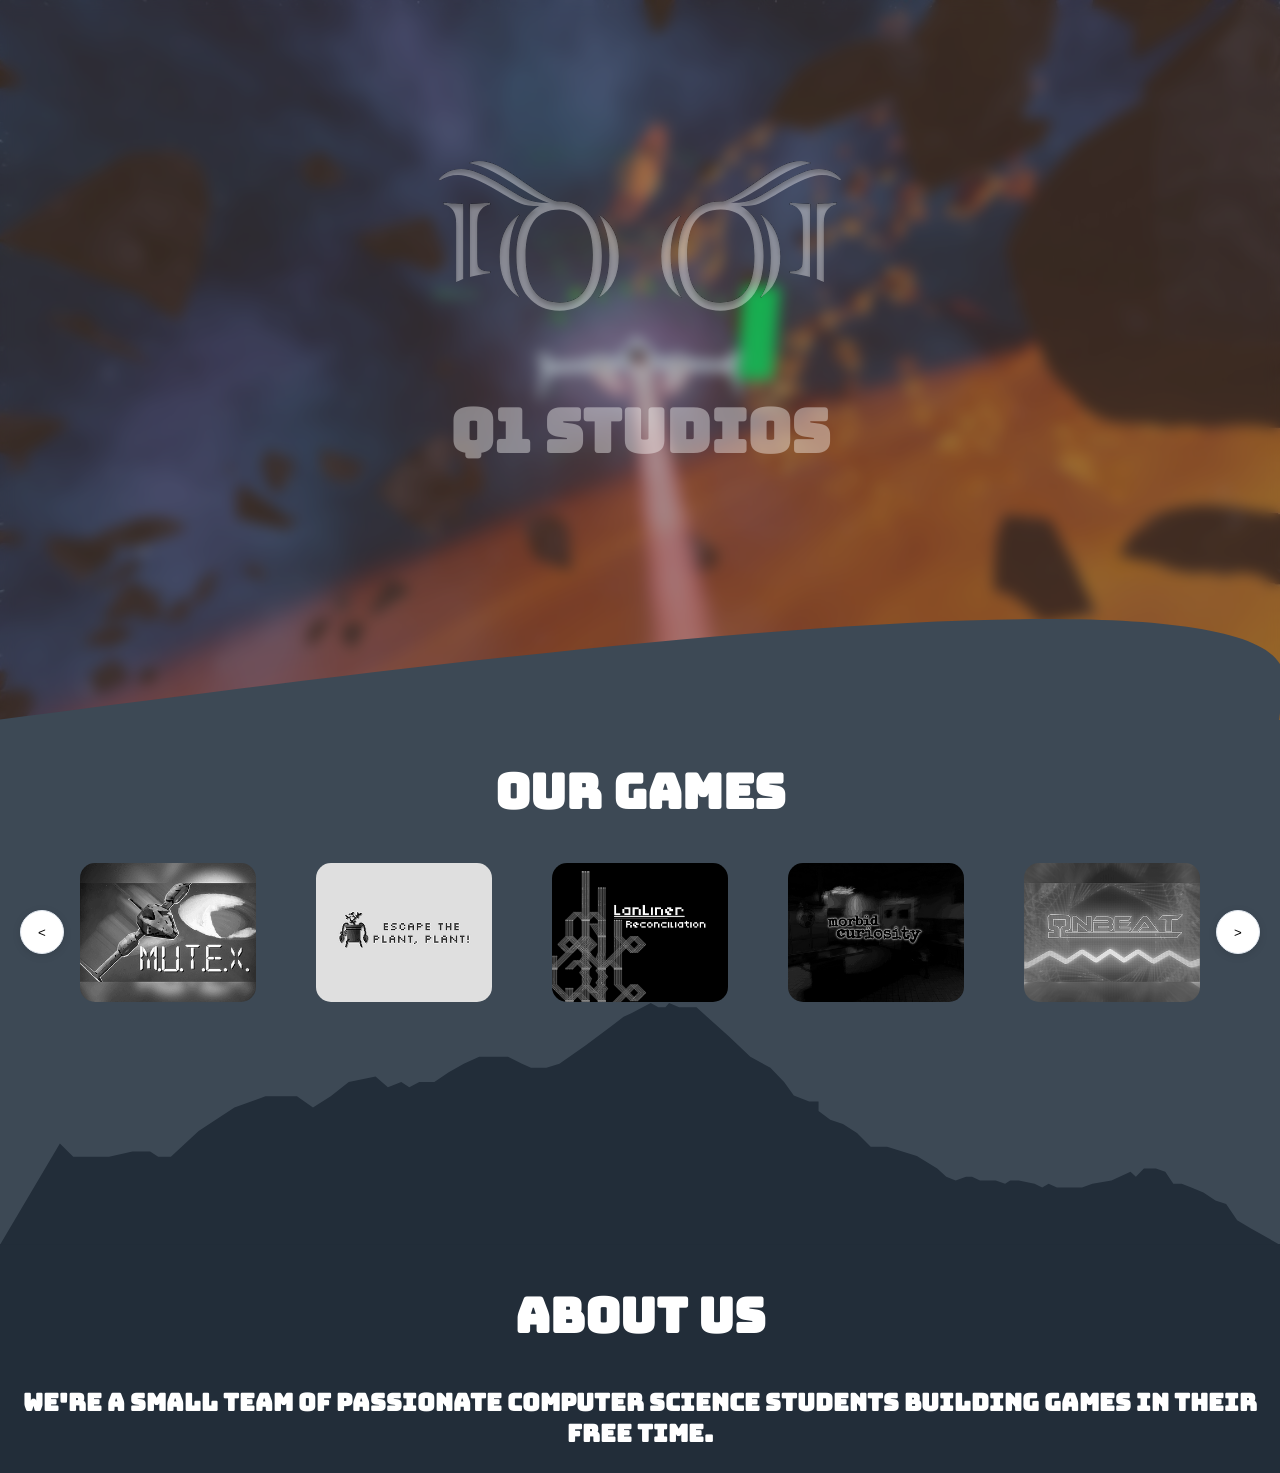
==== commit 0b96244e: "Update Website and Chibis" ====
--- a/index.html
+++ b/index.html
@@ -13,69 +13,66 @@
 <body>
 <div class="slideshow-container">
     <div class="slideshow">
-        <div id="backblurr"><img src="../assets/logo/logo.svg" loading="lazy"/><h1 id="Home">Q1 Studios</h1></div>
+        <div id="backblurr"><img src="assets/logo/logo.svg" loading="lazy"/><h1 id="Home">Q1 Studios</h1></div>
         <div class="slide">
-            <div class="slide">
-            <img src="../assets/slideshow/Mutex_Slideshow.jpg" loading="lazy">
-            </div>
+            <img src="assets/slideshow/Mutex_Slideshow.jpg" loading="lazy">
         </div>
         <div class="slide">
-            <img src="../assets/slideshow/Stealay_Slideshow.jpg" loading="lazy">
+            <img src="assets/slideshow/Stealay_Slideshow.jpg" loading="lazy">
         </div>
 
         <div class="slide">
-            <img src="../assets/slideshow/SacrilegiousTerminus_Slideshow.png" loading="lazy">
+            <img src="assets/slideshow/SacrilegiousTerminus_Slideshow.png" loading="lazy">
         </div>
 
         <div class="slide">
-            <img src="../assets/slideshow/LanLiner_Slideshow.png" loading="lazy">
+            <img src="assets/slideshow/LanLiner_Slideshow.png" loading="lazy">
         </div>
 
         <div class="slide">
-            <img src="../assets/slideshow/EscapeThePlantPlant_Slideshow.png" loading="lazy">
+            <img src="assets/slideshow/EscapeThePlantPlant_Slideshow.png" loading="lazy">
         </div>
 
         <div class="slide">
-            <img src="../assets/slideshow/MailMayhem_Slideshow.png" loading="lazy">
+            <img src="assets/slideshow/MailMayhem_Slideshow.png" loading="lazy">
         </div>
-        <div id="curve"><img src="../assets/curve.svg"></div>
+        <div id="curve"><img src="assets/curve.svg"></div>
     </div>
 </div>
 
 
 <div class="games"><h2>Our Games</h2>
-
-<div id="buttons">
-    <button id="prevBtn" class="nav-btn btn-prev" onclick="moveSlide(-1)">
-       <
-    </button>
-    <button id="nextBtn" class="nav-btn btn-next" onclick="moveSlide(1)">
-       >
-    </button>
-</div>
     <div id="gameSlider">
+        <button id="prevBtn" class="nav-btn btn-prev" onclick="moveSlide(-1)">
+           &lt;
+        </button>
+        <button id="nextBtn" class="nav-btn btn-next" onclick="moveSlide(1)">
+           &gt;
+        </button>
         <div class="gameCard" >
-            <img src="assets/GameLogos/mutex.png" id="card1" href="" target="_blank">
+            <img src="assets/game-logos/mutex.png" id="card1" href="" target="_blank">
         </div>
         <div class="gameCard" >
-            <img src="assets/GameLogos/mutex.png" id="card2" target="_blank">
+            <img src="assets/game-logos/mutex.png" id="card2" target="_blank">
         </div>
         <div class="gameCard" >
-            <img src="assets/GameLogos/mutex.png" id="card3" target="_blank">
+            <img src="assets/game-logos/mutex.png" id="card3" target="_blank">
         </div>
         <div class="gameCard" >
-            <img src="assets/GameLogos/mutex.png" id="card4" target="_blank">
+            <img src="assets/game-logos/mutex.png" id="card4" target="_blank">
         </div>
         <div class="gameCard" >
-            <img src="assets/GameLogos/mutex.png" id="card5" target="_blank">
+            <img src="assets/game-logos/mutex.png" id="card5" target="_blank">
         </div>
     </div>
 </div>
-<div id="mountain"><img src="../assets/mountain.svg"></div>
+<div id="mountain"><img src="assets/mountain.svg"></div>
 <div id="Chibi">
 <h2>About Us</h2>
 <h3>We're a small team of passionate computer science students building games in their free time.
 </h3>
+
+    <div class="char"></div>
 </div>
 </body>
 </html>
--- a/index.css
+++ b/index.css
@@ -237,12 +237,15 @@
 #curve{
     position: absolute;
     z-index: 11;
-    bottom:-7%;
+    bottom: 0;
     background-color: rgba(32,57,79,0);
     width: 100%;
 }
 #curve img{
-    width: 105%;
+    display: block;
+    width: 100%;
+    /* curve.svg has a slanted bottom edge; hide it below the slideshow (% scales with the width) */
+    margin-bottom: -2%;
 }
 .slide img {
     position: absolute;
@@ -332,7 +335,14 @@
 .slides-prev:hover, .slides-next:hover {
     background-color: rgba(0,0,0,0.8);
 }
+.gameCard{
+    flex: 0 1 315px;
+    min-width: 0;
+}
 .gameCard img{
+    display: block;
+    width: 100%;
+    height: auto;
     border-radius: 15px;
     transition: all 0.3s ease;
     filter: grayscale(100%);
@@ -344,30 +354,19 @@
     scale: 1.25;
 }
 #gameSlider{
-    display: flex;
-    width: 50%;
+    position: relative;
+    display: flex;
     justify-content: center;
     gap:60px;
-}
-#gameSlider{
-    display: flex;
-    width: 100%;
-    justify-content: center;
+    padding: 0 80px;
 }
 #prevBtn{
     left:20px;
 }
 #nextBtn{right: 20px;}
-#buttons{
-    display: flex;
-    justify-content: center;
-    align-items: center;
-    width: 100%;
-    top:100px;
-}
 .nav-btn {
     position: absolute;
-    top: 110%;
+    top: 50%;
     transform: translateY(-50%);
     background: white;
     border: 1px solid #e2e8f0;
@@ -395,9 +394,16 @@
 }
 #Chibi{
     background-color:#222D39;
+    /* keep the heading margin inside, so there is no gap below the mountain */
+    display: flow-root;
 }
 #mountain{
     display: flex;
+
+}
+#mountain img{
+    width: 100%;
     position: relative;
-    top:45px;
+    top:1px;
+    height: auto;
 }
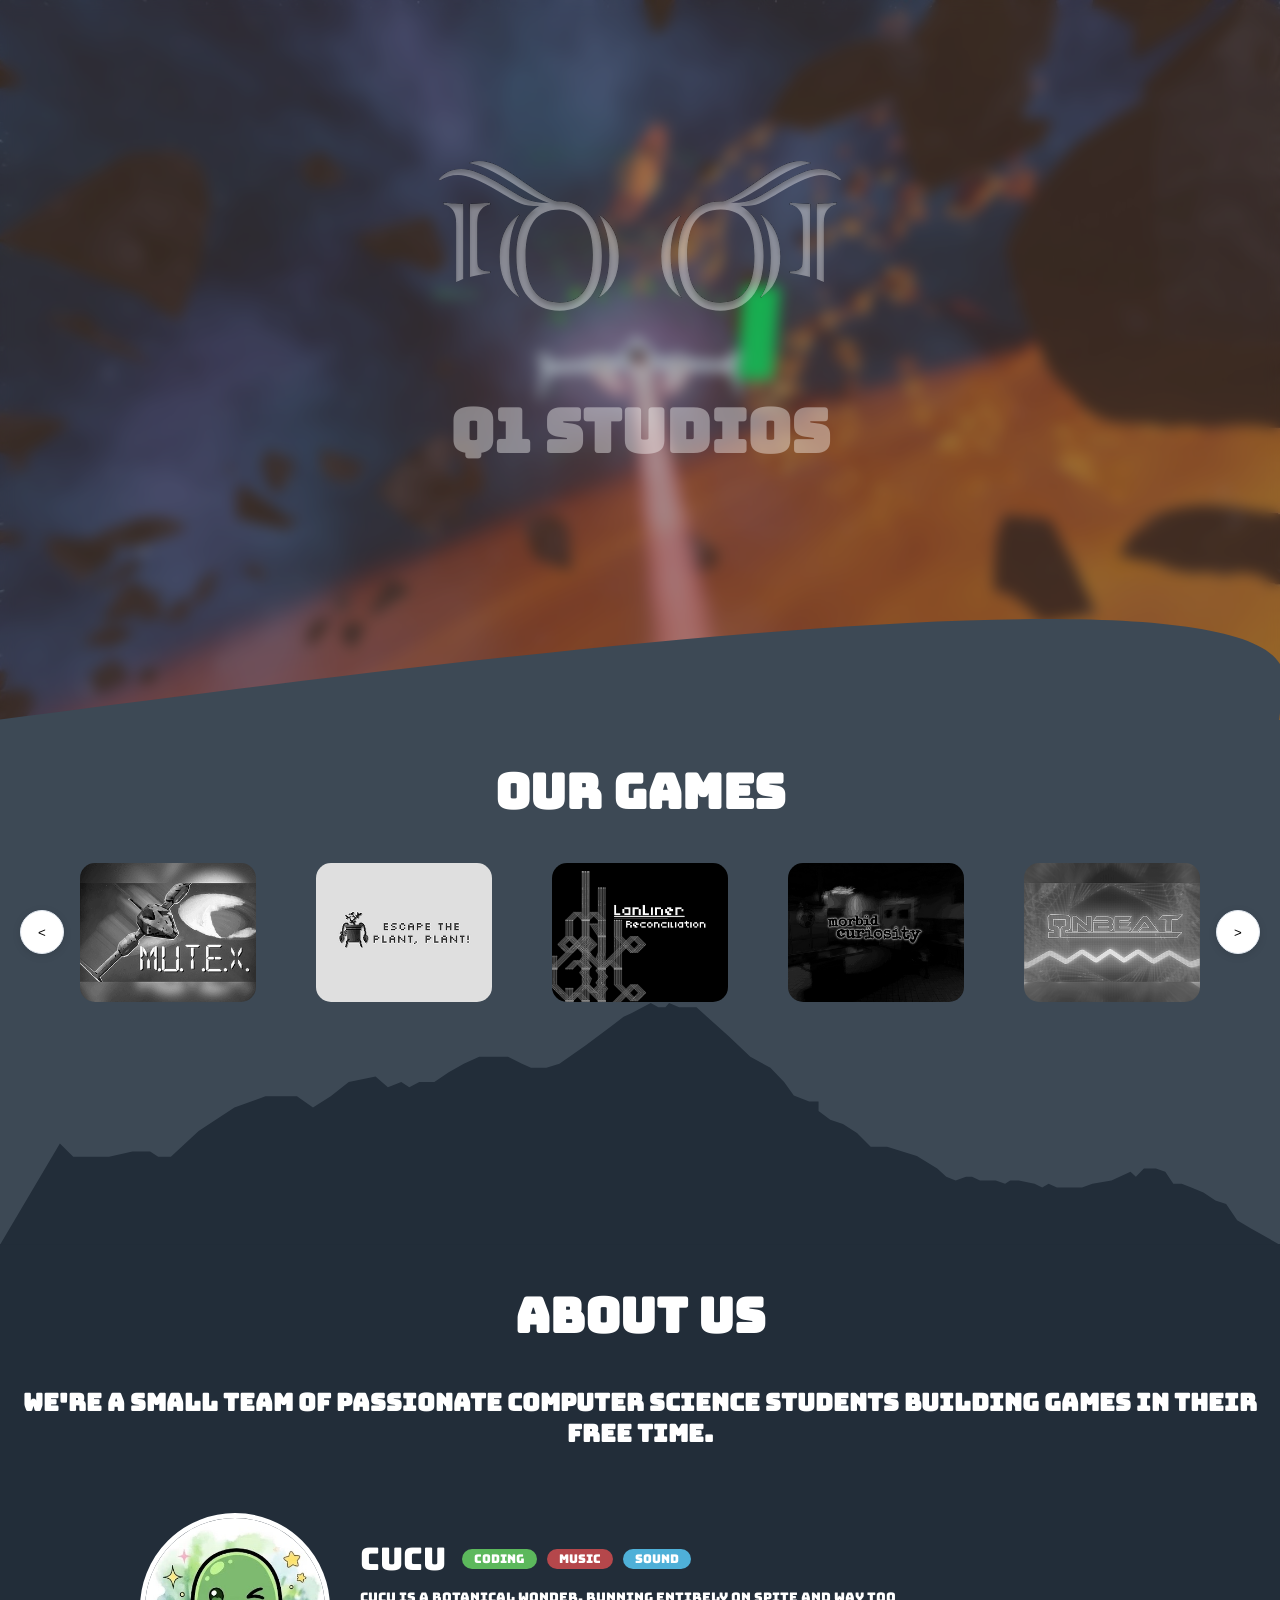
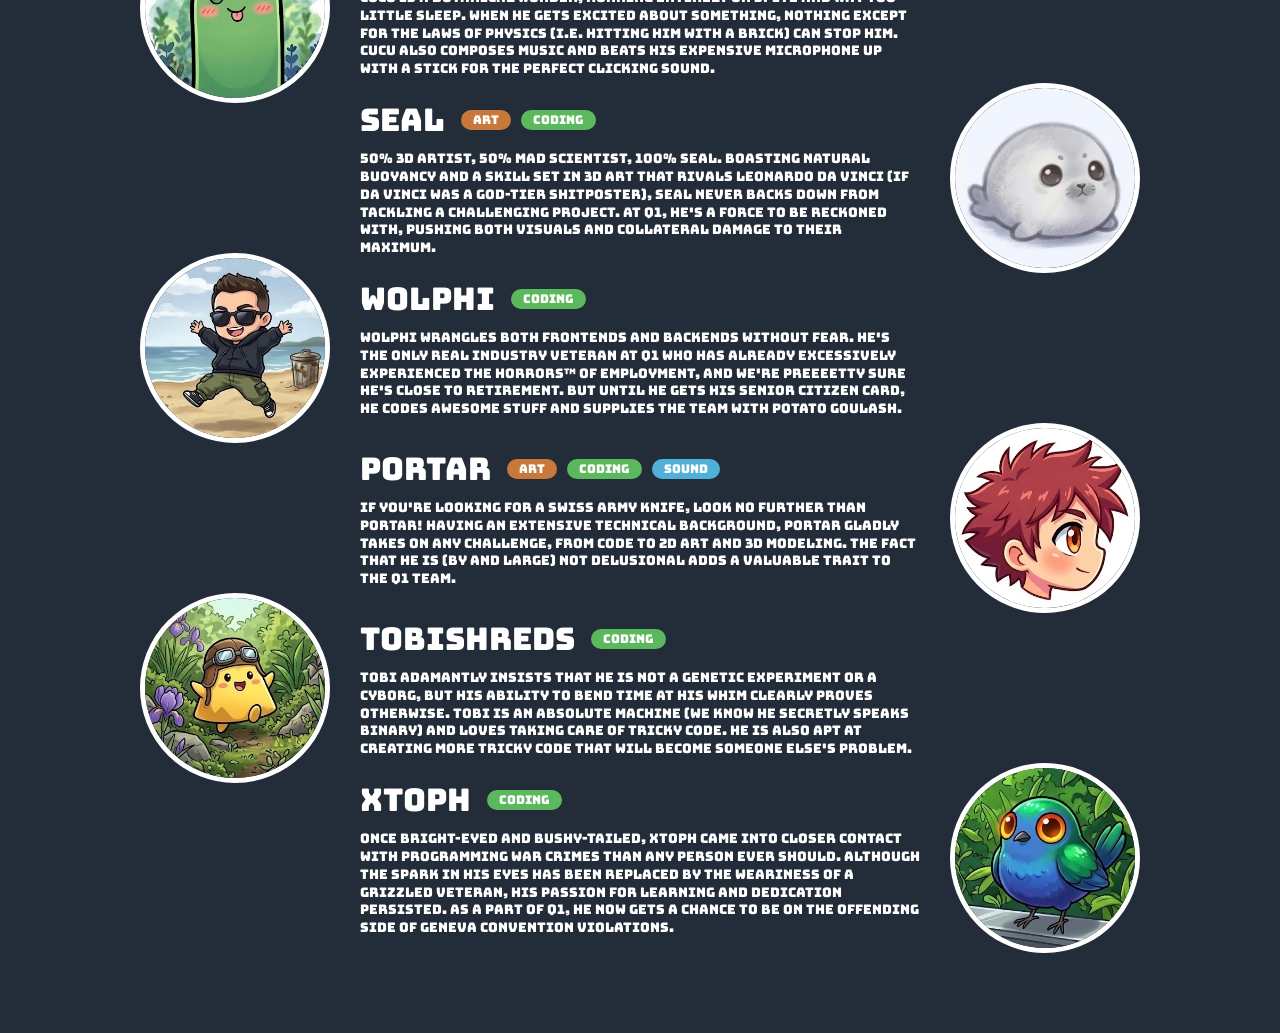
==== commit 7db242db: "Add team section with chibi avatars Show all six team members in the About Us section with their chi" ====
--- a/index.html
+++ b/index.html
@@ -72,7 +72,96 @@
 <h3>We're a small team of passionate computer science students building games in their free time.
 </h3>
 
-    <div class="char"></div>
+    <div id="team">
+        <div class="person" id="Cucu">
+            <img src="assets/profiles/chibi/cucu.jpg" alt="Cucu chibi" loading="lazy">
+            <div class="person-info">
+                <div class="person-head">
+                    <h4>Cucu</h4>
+                    <span class="skill coding">Coding</span>
+                    <span class="skill music">Music</span>
+                    <span class="skill sound">Sound</span>
+                </div>
+                <p>Cucu is a botanical wonder, running entirely on spite and way too little sleep. When he gets excited about something,
+                    nothing except for the laws of physics (i.e. hitting him with a brick) can stop him.
+                    Cucu also composes music and beats his expensive microphone up with a stick for the perfect clicking sound.</p>
+            </div>
+        </div>
+
+        <div class="person" id="Seal">
+            <img src="assets/profiles/chibi/seal.jpg" alt="Seal chibi" loading="lazy">
+            <div class="person-info">
+                <div class="person-head">
+                    <h4>Seal</h4>
+                    <span class="skill art">Art</span>
+                    <span class="skill coding">Coding</span>
+                </div>
+                <p>50% 3D Artist, 50% Mad Scientist, 100% Seal.
+                    Boasting natural buoyancy and a skill set in 3D Art that rivals Leonardo da Vinci
+                    (if da Vinci was a god-tier shitposter), Seal never backs down from tackling a challenging project.
+                    At Q1, he's a force to be reckoned with, pushing both visuals and collateral damage to their maximum.</p>
+            </div>
+        </div>
+
+        <div class="person" id="Wolphi">
+            <img src="assets/profiles/chibi/wolphi.jpg" alt="Wolphi chibi" loading="lazy">
+            <div class="person-info">
+                <div class="person-head">
+                    <h4>Wolphi</h4>
+                    <span class="skill coding">Coding</span>
+                </div>
+                <p>Wolphi wrangles both frontends and backends without fear.
+                    He's the only real industry veteran at Q1 who has already excessively experienced The Horrors™ of employment,
+                    and we're preeeetty sure he's close to retirement. But until he gets his senior citizen card,
+                    he codes awesome stuff and supplies the team with potato goulash.</p>
+            </div>
+        </div>
+
+        <div class="person" id="Portar">
+            <img src="assets/profiles/chibi/portar.jpg" alt="Portar chibi" loading="lazy">
+            <div class="person-info">
+                <div class="person-head">
+                    <h4>Portar</h4>
+                    <span class="skill art">Art</span>
+                    <span class="skill coding">Coding</span>
+                    <span class="skill sound">Sound</span>
+                </div>
+                <p>If you're looking for a Swiss Army knife, look no further than Portar!
+                    Having an extensive technical background, Portar gladly takes on any challenge, from code
+                    to 2D art and 3D modeling.
+                    The fact that he is (by and large) not delusional adds a valuable trait to the Q1 team.</p>
+            </div>
+        </div>
+
+        <div class="person" id="TobiShreds">
+            <img src="assets/profiles/chibi/tobishreds.jpg" alt="TobiShreds chibi" loading="lazy">
+            <div class="person-info">
+                <div class="person-head">
+                    <h4>TobiShreds</h4>
+                    <span class="skill coding">Coding</span>
+                </div>
+                <p>Tobi adamantly insists that he is NOT a genetic experiment or a cyborg,
+                    but his ability to bend time at his whim clearly proves otherwise.
+                    Tobi is an absolute machine (we know he secretly speaks binary) and loves taking care of tricky code.
+                    He is also apt at creating more tricky code that will become someone else's problem.</p>
+            </div>
+        </div>
+
+        <div class="person" id="Xtoph">
+            <img src="assets/profiles/chibi/xtoph.jpg" alt="Xtoph chibi" loading="lazy">
+            <div class="person-info">
+                <div class="person-head">
+                    <h4>Xtoph</h4>
+                    <span class="skill coding">Coding</span>
+                </div>
+                <p>Once bright-eyed and bushy-tailed, Xtoph came into closer contact with programming war crimes
+                    than any person ever should.
+                    Although the spark in his eyes has been replaced by the weariness of a grizzled veteran,
+                    his passion for learning and dedication persisted. As a part of Q1,
+                    he now gets a chance to be on the offending side of Geneva convention violations.</p>
+            </div>
+        </div>
+    </div>
 </div>
 </body>
 </html>
--- a/index.css
+++ b/index.css
@@ -406,4 +406,86 @@
     position: relative;
     top:1px;
     height: auto;
+}
+#team{
+    max-width: 1000px;
+    margin: 0 auto;
+    padding: 40px 20px 80px;
+}
+/* avatar on the left, then on the right for every second person */
+.person{
+    display: grid;
+    grid-template-columns: 190px 1fr 190px;
+    column-gap: 30px;
+    align-items: center;
+}
+.person + .person{
+    margin-top: -20px;
+}
+.person img{
+    grid-column: 1;
+    grid-row: 1;
+    width: 190px;
+    aspect-ratio: 1;
+    object-fit: cover;
+    border-radius: 50%;
+    border: 5px solid white;
+    box-sizing: border-box;
+}
+.person:nth-child(even) img{
+    grid-column: 3;
+}
+.person-info{
+    grid-column: 2;
+    grid-row: 1;
+}
+.person-head{
+    display: flex;
+    flex-wrap: wrap;
+    align-items: center;
+    gap: 10px;
+}
+.person h4{
+    margin: 0 6px 0 0;
+    font-family: Bungee, serif;
+    font-size: 1.3em;
+    font-weight: normal;
+    color: white;
+}
+.person p{
+    margin: 10px 0 0;
+    font-family: Bungee, serif;
+    font-size: 0.55em;
+    line-height: 1.35;
+    color: white;
+}
+.skill{
+    padding: 2px 12px;
+    border-radius: 20px;
+    font-family: Bungee, serif;
+    font-size: 0.5em;
+    color: white;
+}
+.skill.coding{ background-color: #5cb85c; }
+.skill.art{ background-color: #c8783a; }
+.skill.music{ background-color: #b5474b; }
+.skill.sound{ background-color: #4fb0d8; }
+
+@media (max-width: 700px){
+    .person, .person + .person{
+        grid-template-columns: 1fr;
+        justify-items: center;
+        margin-top: 40px;
+        text-align: center;
+    }
+    .person img, .person:nth-child(even) img, .person-info{
+        grid-column: 1;
+        grid-row: auto;
+    }
+    .person-info{
+        margin-top: 15px;
+    }
+    .person-head{
+        justify-content: center;
+    }
 }
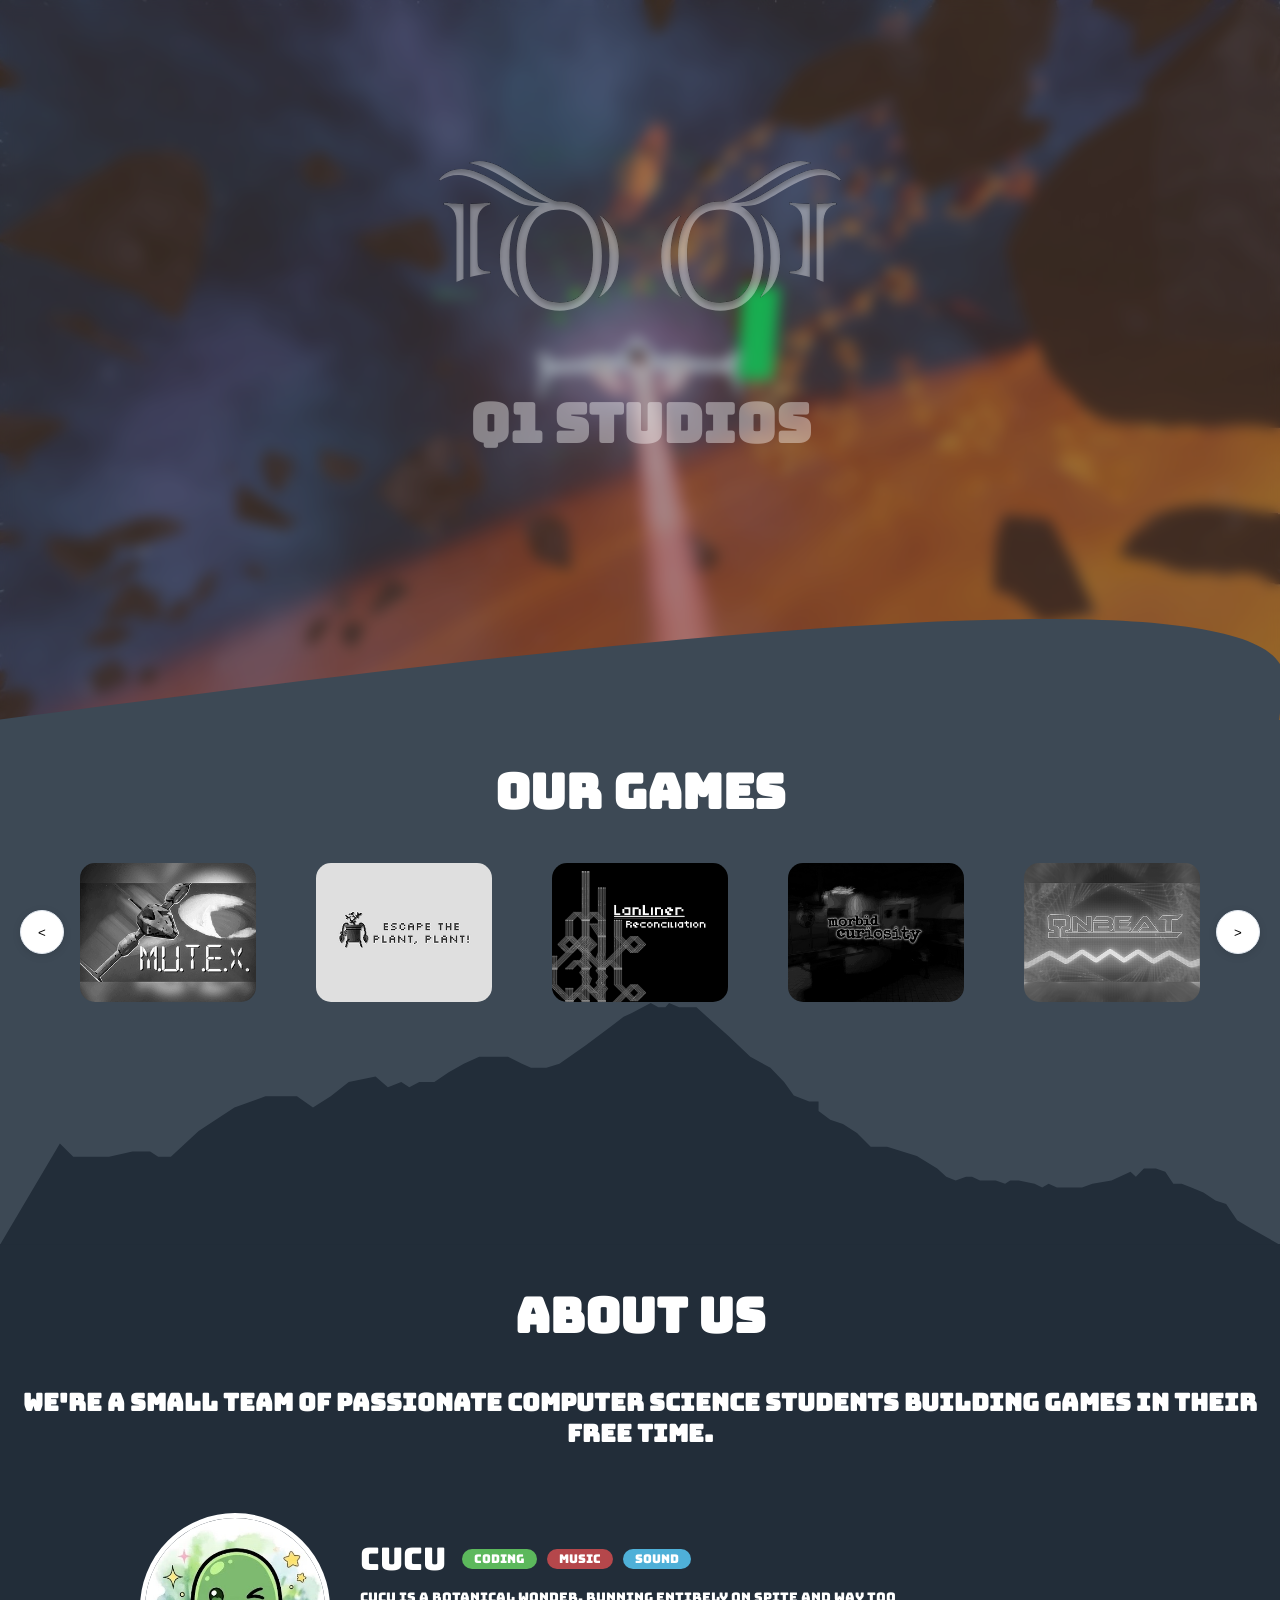
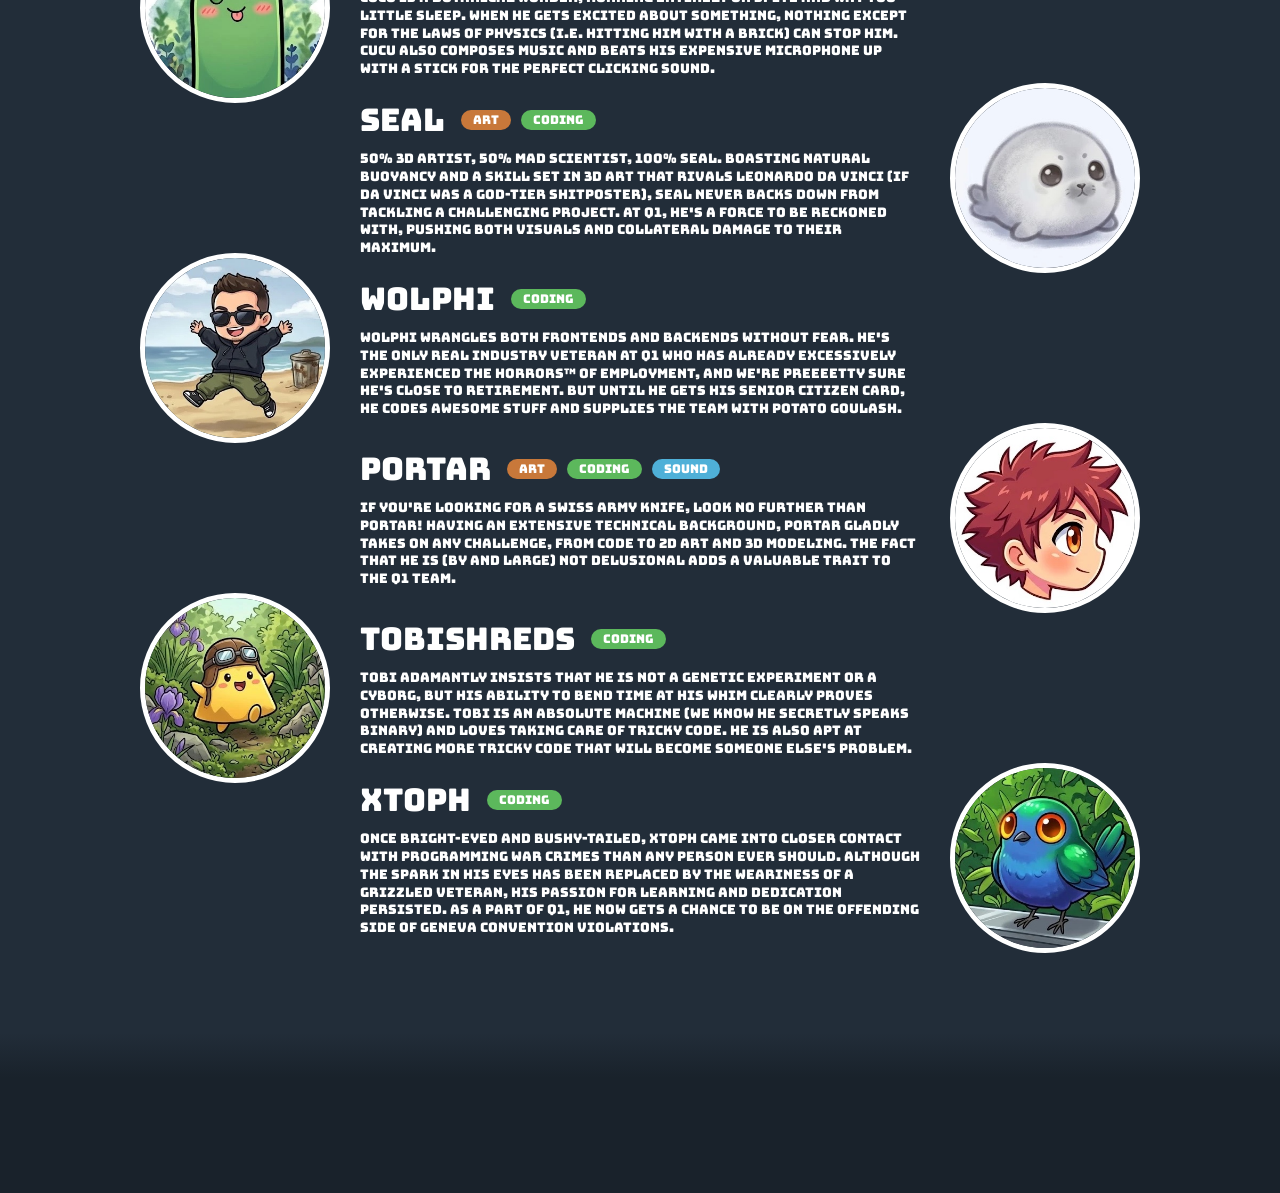
==== commit 055657e3: "Add bottom fade and scale hero with the window End the page with a fade into a darker band, and size" ====
--- a/index.html
+++ b/index.html
@@ -163,5 +163,6 @@
         </div>
     </div>
 </div>
+<div id="fade"></div>
 </body>
 </html>
--- a/index.css
+++ b/index.css
@@ -231,8 +231,14 @@
     background-color:rgba(32,57,79,0.4);
     backdrop-filter: blur(7px);
 }
+/* logo and title scale with the window (whichever side is tighter), so the hero looks the same on every screen */
 #backblurr img{
     background-color: rgba(32,57,79,0);
+    height: min(38.4vh, 27vw);
+    max-width: 100%;
+}
+#backblurr h1{
+    font-size: min(6.7vh, 4.2vw);
 }
 #curve{
     position: absolute;
@@ -253,7 +259,8 @@
     left: 50%;
     transform: translate(-50%, -50%);
     height: 100%;
-    width: auto;
+    width: 100%;
+    object-fit: cover;
 }
 
 .slide {
@@ -470,6 +477,12 @@
 .skill.art{ background-color: #c8783a; }
 .skill.music{ background-color: #b5474b; }
 .skill.sound{ background-color: #4fb0d8; }
+
+/* fade out at the bottom of the page, scales with the window width */
+#fade{
+    height: clamp(120px, 12.5vw, 320px);
+    background: linear-gradient(#222D39, #19222B 28%);
+}
 
 @media (max-width: 700px){
     .person, .person + .person{
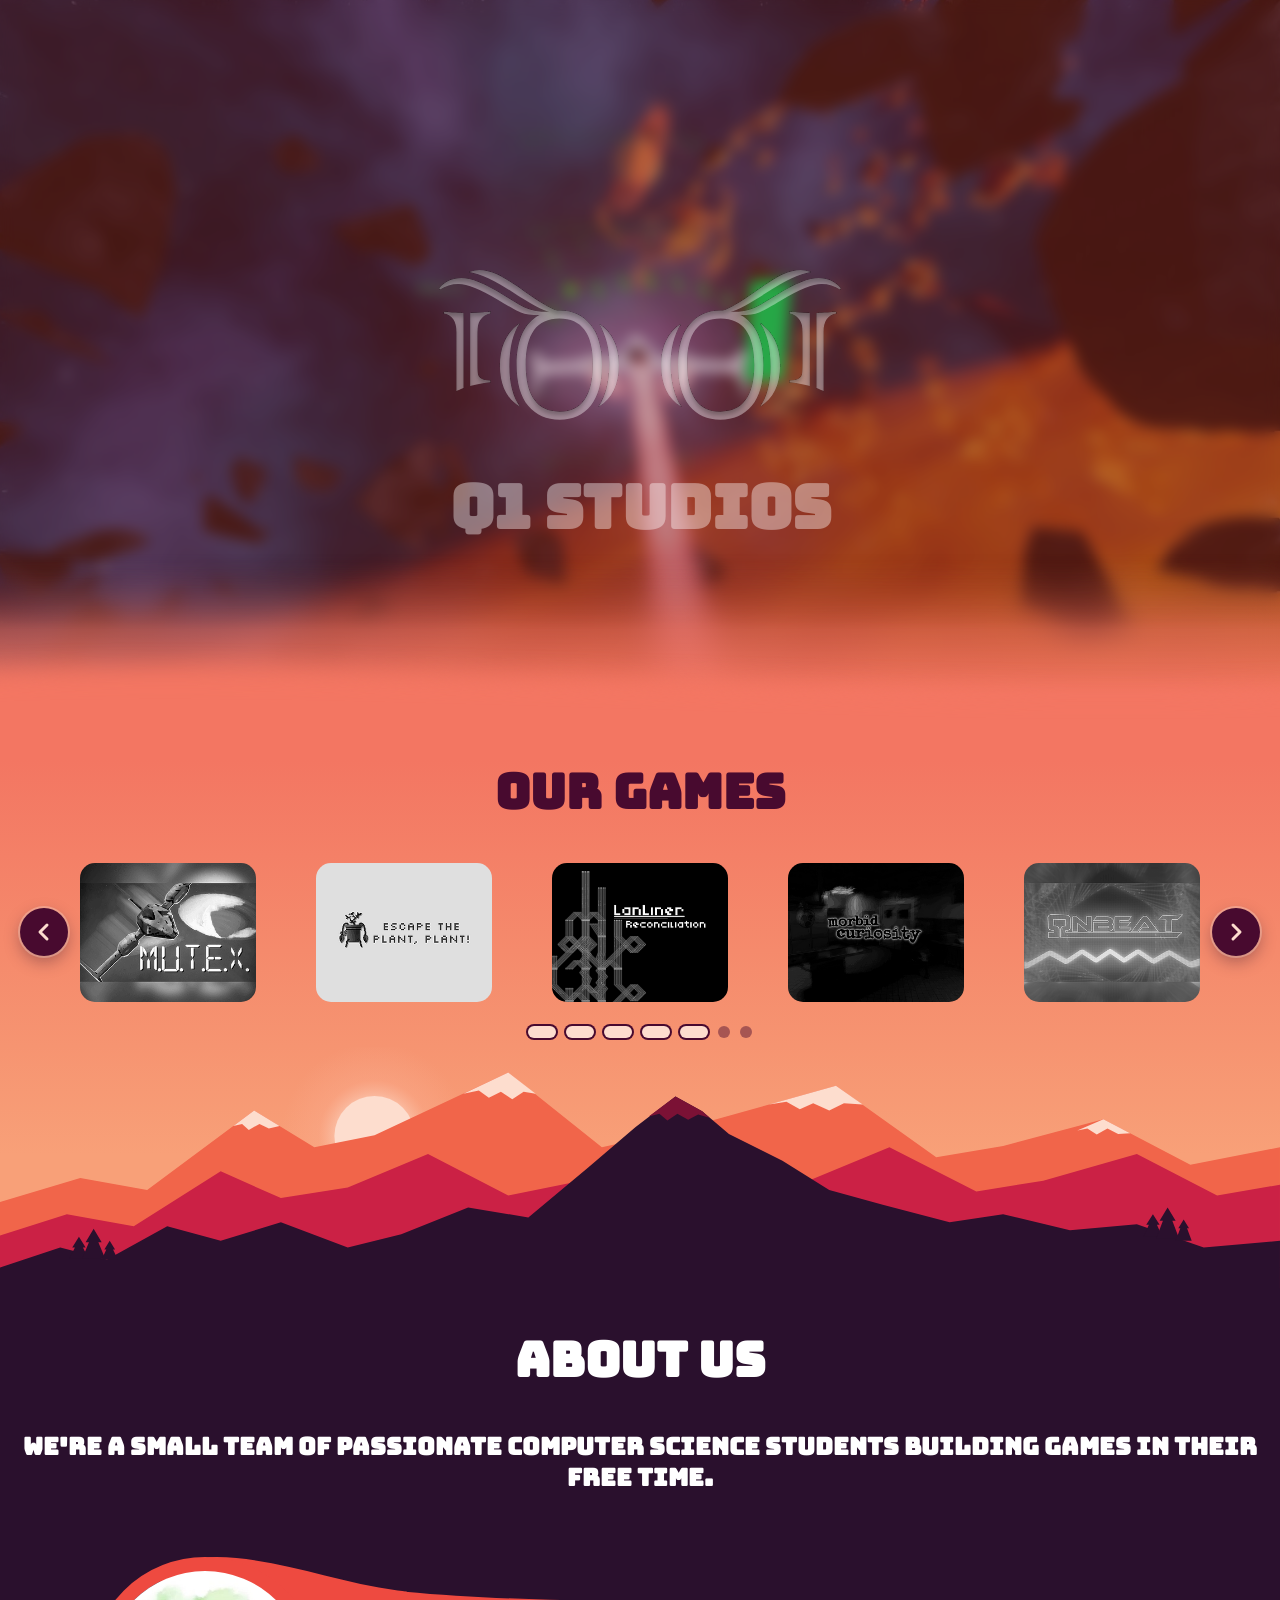
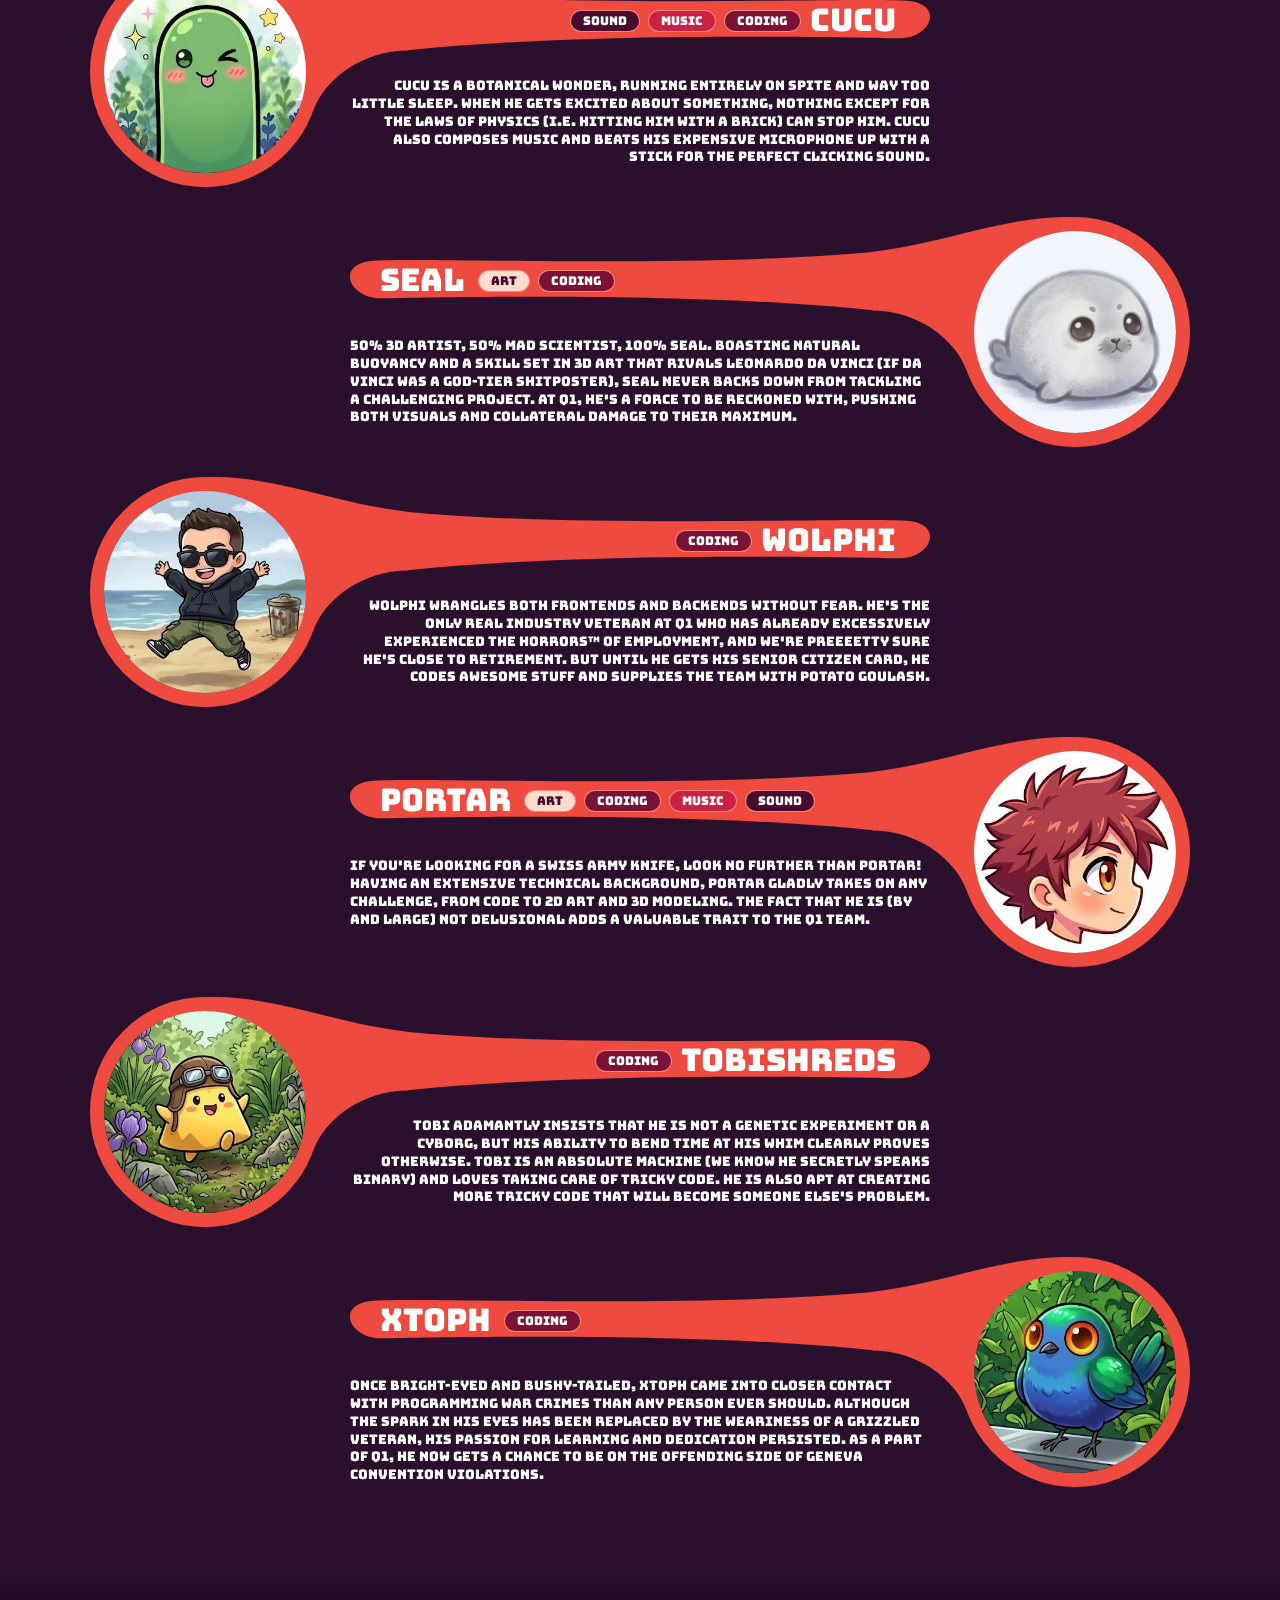
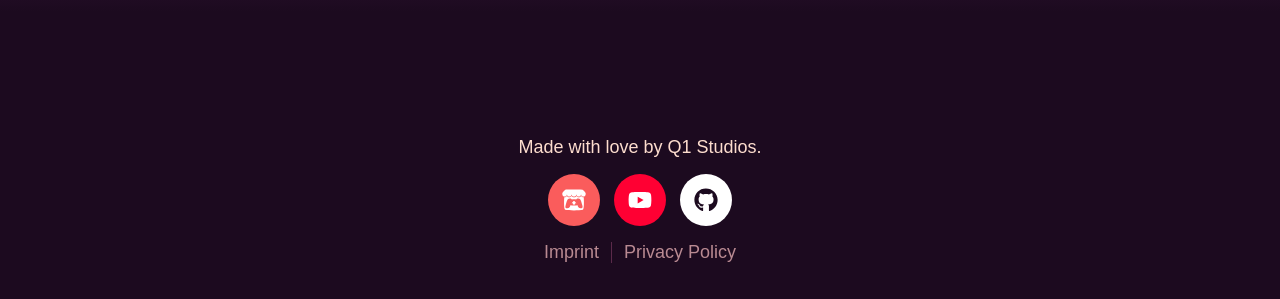
==== commit 737cc6b2: "New Website design self made. //Code done by AI because i am the designer." ====
--- a/index.html
+++ b/index.html
@@ -2,6 +2,7 @@
 <html lang="en">
 <head>
     <meta charset="UTF-8">
+    <meta name="viewport" content="width=device-width, initial-scale=1">
     <title>Q1Studios</title>
     <link rel="stylesheet" href="index.css">
 
@@ -11,6 +12,12 @@
     <link href="https://fonts.googleapis.com/css2?family=Bungee&display=swap" rel="stylesheet">
 </head>
 <body>
+<div class="icon-defs" aria-hidden="true">
+        <svg xmlns="http://www.w3.org/2000/svg"><defs><symbol id="itch-icon" viewBox="0 0 512 512"><!--!Font Awesome Free v7.1.0 by @fontawesome - https://fontawesome.com License - https://fontawesome.com/license/free Copyright 2025 Fonticons, Inc.--><path d="M71.9 34.8C50.2 47.7 7.4 96.8 7 109.7l0 21.3c0 27.1 25.3 50.8 48.2 50.8 27.6 0 50.5-22.8 50.5-50 0 27.1 22.2 50 49.8 50s49-22.8 49-50c0 27.1 23.6 50 51.2 50l.5 0c27.6 0 51.2-22.8 51.2-50 0 27.1 21.5 50 49 50s49.8-22.8 49.8-50c0 27.1 23 50 50.5 50 23 0 48.3-23.8 48.3-50.8l0-21.3c-.4-12.9-43.2-62.1-64.9-75-67.4-2.3-114.2-2.7-184-2.7S91.1 33.1 71.9 34.8zM204.2 169.2c-22 38.4-77.9 38.7-99.8 .2-13.2 23.1-43.2 32.1-56 27.7-3.9 40.2-13.7 237.1 17.7 269.2 80 18.7 302.1 18.1 379.8 0 31.6-32.3 21.3-232 17.7-269.2-12.9 4.4-42.9-4.6-56-27.7-22 38.5-77.8 38.1-99.8-.2-7.1 12.5-23 28.9-51.8 28.9-10.4 .3-20.8-2.2-29.9-7.3s-16.7-12.6-21.9-21.6l0 0zm-41.6 53.8c16.5 0 31.1 0 49.2 19.8 29.3-3 58.9-3 88.2 0 18.2-19.7 32.8-19.7 49.2-19.7 52.3 0 65.2 77.5 83.9 144.4 17.3 62.2-5.5 63.7-34 63.7-42.1-1.6-65.5-32.2-65.5-62.8-39.3 6.4-101.9 8.8-155.6 0 0 30.6-23.3 61.2-65.5 62.8-28.4-.1-51.2-1.6-33.9-63.7 18.7-67 31.6-144.4 83.9-144.4l0-.1zM256 270.8s-44.4 40.8-52.4 55.2l29-1.2 0 25.3c0 1.5 21.3 .2 23.3 .2 11.6 .5 23.3 1 23.3-.2l0-25.3 29 1.2c-8-14.5-52.4-55.2-52.4-55.2l.1 0z"/></symbol></defs></svg>
+        <svg xmlns="http://www.w3.org/2000/svg"><defs><symbol id="youtube-icon" viewBox="0 0 576 512"><!--!Font Awesome Free v7.1.0 by @fontawesome - https://fontawesome.com License - https://fontawesome.com/license/free Copyright 2025 Fonticons, Inc.--><path d="M549.7 124.1C543.5 100.4 524.9 81.8 501.4 75.5 458.9 64 288.1 64 288.1 64S117.3 64 74.7 75.5C51.2 81.8 32.7 100.4 26.4 124.1 15 167 15 256.4 15 256.4s0 89.4 11.4 132.3c6.3 23.6 24.8 41.5 48.3 47.8 42.6 11.5 213.4 11.5 213.4 11.5s170.8 0 213.4-11.5c23.5-6.3 42-24.2 48.3-47.8 11.4-42.9 11.4-132.3 11.4-132.3s0-89.4-11.4-132.3zM232.2 337.6l0-162.4 142.7 81.2-142.7 81.2z"/></symbol></defs></svg>
+        <svg xmlns="http://www.w3.org/2000/svg"><defs><symbol id="github-icon" viewBox="0 0 512 512"><!--!Font Awesome Free v7.1.0 by @fontawesome - https://fontawesome.com License - https://fontawesome.com/license/free Copyright 2025 Fonticons, Inc.--><path d="M173.9 397.4c0 2-2.3 3.6-5.2 3.6-3.3 .3-5.6-1.3-5.6-3.6 0-2 2.3-3.6 5.2-3.6 3-.3 5.6 1.3 5.6 3.6zm-31.1-4.5c-.7 2 1.3 4.3 4.3 4.9 2.6 1 5.6 0 6.2-2s-1.3-4.3-4.3-5.2c-2.6-.7-5.5 .3-6.2 2.3zm44.2-1.7c-2.9 .7-4.9 2.6-4.6 4.9 .3 2 2.9 3.3 5.9 2.6 2.9-.7 4.9-2.6 4.6-4.6-.3-1.9-3-3.2-5.9-2.9zM252.8 8c-138.7 0-244.8 105.3-244.8 244 0 110.9 69.8 205.8 169.5 239.2 12.8 2.3 17.3-5.6 17.3-12.1 0-6.2-.3-40.4-.3-61.4 0 0-70 15-84.7-29.8 0 0-11.4-29.1-27.8-36.6 0 0-22.9-15.7 1.6-15.4 0 0 24.9 2 38.6 25.8 21.9 38.6 58.6 27.5 72.9 20.9 2.3-16 8.8-27.1 16-33.7-55.9-6.2-112.3-14.3-112.3-110.5 0-27.5 7.6-41.3 23.6-58.9-2.6-6.5-11.1-33.3 2.6-67.9 20.9-6.5 69 27 69 27 20-5.6 41.5-8.5 62.8-8.5s42.8 2.9 62.8 8.5c0 0 48.1-33.6 69-27 13.7 34.7 5.2 61.4 2.6 67.9 16 17.7 25.8 31.5 25.8 58.9 0 96.5-58.9 104.2-114.8 110.5 9.2 7.9 17 22.9 17 46.4 0 33.7-.3 75.4-.3 83.6 0 6.5 4.6 14.4 17.3 12.1 100-33.2 167.8-128.1 167.8-239 0-138.7-112.5-244-251.2-244zM105.2 352.9c-1.3 1-1 3.3 .7 5.2 1.6 1.6 3.9 2.3 5.2 1 1.3-1 1-3.3-.7-5.2-1.6-1.6-3.9-2.3-5.2-1zm-10.8-8.1c-.7 1.3 .3 2.9 2.3 3.9 1.6 1 3.6 .7 4.3-.7 .7-1.3-.3-2.9-2.3-3.9-2-.6-3.6-.3-4.3 .7zm32.4 35.6c-1.6 1.3-1 4.3 1.3 6.2 2.3 2.3 5.2 2.6 6.5 1 1.3-1.3 .7-4.3-1.3-6.2-2.2-2.3-5.2-2.6-6.5-1zm-11.4-14.7c-1.6 1-1.6 3.6 0 5.9s4.3 3.3 5.6 2.3c1.6-1.3 1.6-3.9 0-6.2-1.4-2.3-4-3.3-5.6-2z"/></symbol></defs></svg>
+        <svg xmlns="http://www.w3.org/2000/svg"><defs><symbol id="close-icon" viewBox="0 0 384 512"><!--!Font Awesome Free v7.2.0 by @fontawesome - https://fontawesome.com License - https://fontawesome.com/license/free Copyright 2026 Fonticons, Inc.--><path d="M55.1 73.4c-12.5-12.5-32.8-12.5-45.3 0s-12.5 32.8 0 45.3L147.2 256 9.9 393.4c-12.5 12.5-12.5 32.8 0 45.3s32.8 12.5 45.3 0L192.5 301.3 329.9 438.6c12.5 12.5 32.8 12.5 45.3 0s12.5-32.8 0-45.3L237.8 256 375.1 118.6c12.5-12.5 12.5-32.8 0-45.3s-32.8-12.5-45.3 0L192.5 210.7 55.1 73.4z"/></symbol></defs></svg>
+    </div>
 <div class="slideshow-container">
     <div class="slideshow">
         <div id="backblurr"><img src="assets/logo/logo.svg" loading="lazy"/><h1 id="Home">Q1 Studios</h1></div>
@@ -36,35 +43,78 @@
         <div class="slide">
             <img src="assets/slideshow/MailMayhem_Slideshow.png" loading="lazy">
         </div>
-        <div id="curve"><img src="assets/curve.svg"></div>
+        <div id="curve" aria-hidden="true">
+            <div class="wave"></div>
+        </div>
     </div>
 </div>
 
 
 <div class="games"><h2>Our Games</h2>
     <div id="gameSlider">
-        <button id="prevBtn" class="nav-btn btn-prev" onclick="moveSlide(-1)">
-           &lt;
+        <button id="prevBtn" class="nav-btn btn-prev" onclick="moveSlide(-1)" aria-label="Previous game">
+            <svg viewBox="0 0 24 24" aria-hidden="true"><path d="M15 5l-7 7 7 7"/></svg>
         </button>
-        <button id="nextBtn" class="nav-btn btn-next" onclick="moveSlide(1)">
-           &gt;
+        <button id="nextBtn" class="nav-btn btn-next" onclick="moveSlide(1)" aria-label="Next game">
+            <svg viewBox="0 0 24 24" aria-hidden="true"><path d="M9 5l7 7-7 7"/></svg>
         </button>
-        <div class="gameCard" >
-            <img src="assets/game-logos/mutex.png" id="card1" href="" target="_blank">
-        </div>
-        <div class="gameCard" >
-            <img src="assets/game-logos/mutex.png" id="card2" target="_blank">
-        </div>
-        <div class="gameCard" >
-            <img src="assets/game-logos/mutex.png" id="card3" target="_blank">
-        </div>
-        <div class="gameCard" >
-            <img src="assets/game-logos/mutex.png" id="card4" target="_blank">
-        </div>
-        <div class="gameCard" >
-            <img src="assets/game-logos/mutex.png" id="card5" target="_blank">
-        </div>
-    </div>
+        <a class="gameCard" id="card1" target="_blank" rel="noopener">
+            <img class="game-logo" src="assets/game-logos/mutex.png" alt="">
+            <div class="preview">
+                <img class="preview-image" alt="">
+                <div class="preview-text">
+                    <span class="preview-title"></span>
+                    <span class="preview-desc"></span>
+                    <span class="preview-url"></span>
+                </div>
+            </div>
+        </a>
+        <a class="gameCard" id="card2" target="_blank" rel="noopener">
+            <img class="game-logo" src="assets/game-logos/mutex.png" alt="">
+            <div class="preview">
+                <img class="preview-image" alt="">
+                <div class="preview-text">
+                    <span class="preview-title"></span>
+                    <span class="preview-desc"></span>
+                    <span class="preview-url"></span>
+                </div>
+            </div>
+        </a>
+        <a class="gameCard" id="card3" target="_blank" rel="noopener">
+            <img class="game-logo" src="assets/game-logos/mutex.png" alt="">
+            <div class="preview">
+                <img class="preview-image" alt="">
+                <div class="preview-text">
+                    <span class="preview-title"></span>
+                    <span class="preview-desc"></span>
+                    <span class="preview-url"></span>
+                </div>
+            </div>
+        </a>
+        <a class="gameCard" id="card4" target="_blank" rel="noopener">
+            <img class="game-logo" src="assets/game-logos/mutex.png" alt="">
+            <div class="preview">
+                <img class="preview-image" alt="">
+                <div class="preview-text">
+                    <span class="preview-title"></span>
+                    <span class="preview-desc"></span>
+                    <span class="preview-url"></span>
+                </div>
+            </div>
+        </a>
+        <a class="gameCard" id="card5" target="_blank" rel="noopener">
+            <img class="game-logo" src="assets/game-logos/mutex.png" alt="">
+            <div class="preview">
+                <img class="preview-image" alt="">
+                <div class="preview-text">
+                    <span class="preview-title"></span>
+                    <span class="preview-desc"></span>
+                    <span class="preview-url"></span>
+                </div>
+            </div>
+        </a>
+    </div>
+    <div id="sliderDots" aria-label="Choose a game"></div>
 </div>
 <div id="mountain"><img src="assets/mountain.svg"></div>
 <div id="Chibi">
@@ -124,6 +174,7 @@
                     <h4>Portar</h4>
                     <span class="skill art">Art</span>
                     <span class="skill coding">Coding</span>
+                    <span class="skill music">Music</span>
                     <span class="skill sound">Sound</span>
                 </div>
                 <p>If you're looking for a Swiss Army knife, look no further than Portar!
@@ -164,5 +215,49 @@
     </div>
 </div>
 <div id="fade"></div>
+<footer>
+    <p>Made with love by Q1 Studios.</p>
+    <div class="socials">
+        <a class="socials-itch" href="https://q1studios.itch.io" target="_blank" rel="noopener" aria-label="Itch.io" title="Itch.io">
+            <svg><use href="#itch-icon"></use></svg>
+        </a>
+        <a class="socials-youtube" href="https://www.youtube.com/channel/UCTxwL6XaxnxiKtU4SFTnIlQ" target="_blank" rel="noopener" aria-label="YouTube" title="YouTube">
+            <svg><use href="#youtube-icon"></use></svg>
+        </a>
+        <a class="socials-github" href="https://github.com/Q1-Studios" target="_blank" rel="noopener" aria-label="GitHub" title="GitHub">
+            <svg><use href="#github-icon"></use></svg>
+        </a>
+    </div>
+    <div class="footer-links">
+        <a href="#imprint">Imprint</a>
+        <a href="#privacy-policy">Privacy Policy</a>
+    </div>
+</footer>
+
+<dialog id="imprint" class="popup" aria-labelledby="imprint-title">
+    <div class="popup-content">
+        <form method="dialog"><button class="popup-close" aria-label="Close"><svg><use href="#close-icon"></use></svg></button></form>
+        <h2 id="imprint-title">Imprint</h2>
+        <p>This website is operated by a collective of students for non-commercial purposes.</p>
+        <h3>Contact information</h3>
+        <p>
+            <a class="obfuscated-email" target="_blank">ta.soiduts1q@tcatnoc</a><br>
+            9020 Klagenfurt am Wörthersee<br>
+            Carinthia, Austria
+        </p>
+    </div>
+</dialog>
+
+<dialog id="privacy-policy" class="popup" aria-labelledby="privacy-title">
+    <div class="popup-content">
+        <form method="dialog"><button class="popup-close" aria-label="Close"><svg><use href="#close-icon"></use></svg></button></form>
+        <h2 id="privacy-title">Privacy Policy</h2>
+        <p>
+            This website does not collect any personal information or store any cookies on your device.
+            However, when using this website, some data may be processed by our hosting provider GitHub, Inc. ("GitHub").
+            GitHub's privacy statement affecting this website is linked <a href="https://docs.github.com/en/pages/getting-started-with-github-pages/what-is-github-pages#data-collection" target="_blank" rel="noopener">here</a> for your convenience.
+        </p>
+    </div>
+</dialog>
 </body>
 </html>
--- a/index.css
+++ b/index.css
@@ -2,7 +2,7 @@
 
 }
 body {
-    background-color:  #3D4955;
+    background-color:  #f37662;
     font-family: Tahoma, sans-serif;
     margin: 0;
     font-size: 1.5em;
@@ -137,76 +137,140 @@
     margin-top: 15px;
 }
 
+div.icon-defs {
+    display: none;
+}
+
+/* footer: continues the plum fade at the bottom of the page */
 footer {
     display: flex;
     flex-direction: column;
-    gap: 10px;
-    width: 100%;
-    margin-top: 40px;
-    padding-top: 20px;
-    padding-bottom: 20px;
+    align-items: center;
+    gap: 16px;
+    padding: 10px 20px 36px;
+    background-color: #1c0a1f;
+    color: #fdddce;
+    font-size: 0.75em;
     text-align: center;
+}
+footer p {
+    margin: 0;
+}
+footer .socials {
+    display: flex;
+    gap: 14px;
+}
+footer .socials a {
+    display: flex;
+    align-items: center;
+    justify-content: center;
+    width: 52px;
+    height: 52px;
+    border-radius: 50%;
+    transition: transform 0.2s ease, box-shadow 0.2s ease;
+}
+footer .socials a:hover, footer .socials a:focus-visible {
+    transform: translateY(-3px) scale(1.06);
+    box-shadow: 0 0 0 3px #fdddce, 0 0 20px rgba(253,221,206,0.5);
+}
+footer .socials a:focus-visible {
+    outline: none;
+}
+footer .socials svg {
+    width: 24px;
+    height: 24px;
+    fill: #ffffff;
+}
+.socials-itch { background-color: #fa5c5c; }
+.socials-youtube { background-color: #ff0033; }
+.socials-github { background-color: #ffffff; }
+footer .socials .socials-github svg { fill: #1c0a1f; }
+footer .footer-links {
+    display: flex;
+    justify-content: center;
+}
+footer .footer-links a {
+    padding: 0 12px;
+    color: #b98a92;
+    text-decoration: none;
+}
+footer .footer-links a + a {
+    border-left: 1px solid #5b2a4a;
+}
+footer .footer-links a:hover, footer .footer-links a:focus-visible {
+    color: #fdddce;
+    text-decoration: underline;
+}
+
+/* imprint and privacy policy popups (native <dialog>, opened via #imprint / #privacy-policy) */
+dialog.popup {
+    width: min(720px, calc(100vw - 40px));
+    max-height: calc(100vh - 40px);
+    padding: 0;
+    border: none;
+    border-radius: 24px;
+    background-color: #2a102d;
+    color: #fdddce;
+    box-shadow: 0 0 0 3px #ee4a40, 0 25px 65px rgba(0,0,0,0.5);
     font-size: 0.75em;
-    background-color: #1a1a1a;
-}
-
-footer div.socials a {
-    display: inline-flex;
-    justify-content: center;
-    padding: 10px;
-    border-radius: 20px;
-    color: #ffffff;
-    text-decoration: none;
-}
-
-a:hover:after {
-    padding-left: 10px;
-}
-
-a.socials-itch {
-    background-color: #fa5c5c;
-}
-
-a.socials-itch:hover {
-    background-color: #b64343;
-}
-
-a.socials-itch:hover:after {
-    content: "Itch.io";
-}
-
-a.socials-github {
-    background-color: #ffffff;
-}
-
-.socials a.socials-github svg {
-    fill: #000000;
-}
-
-a.socials-github:hover {
-    background-color: #cccccc;
-    color: #000000;
-}
-
-a.socials-github:hover:after {
-    content: "GitHub";
-}
-
-a.socials-youtube {
-    background-color: #ff0033;
-}
-
-a.socials-youtube:hover {
-    background-color: #c10029;
-}
-
-a.socials-youtube:hover:after {
-    content: "YouTube";
-}
-
-.socials a svg {
-    fill: #ffffff;
-    width: 20px;
+    line-height: 1.5;
+}
+dialog.popup::backdrop {
+    background-color: rgba(28,10,31,0.6);
+    backdrop-filter: blur(4px);
+}
+body:has(dialog.popup[open]) {
+    overflow: hidden;
+}
+.popup-content {
+    padding: 36px 40px 40px;
+}
+.popup h2, .popup h3 {
+    width: auto;
+    margin: 0 0 16px;
+    text-align: left;
+    color: white;
+}
+.popup h2 {
+    font-size: 1.8em;
+}
+.popup h3 {
+    margin-top: 24px;
+}
+.popup p {
+    margin: 0;
+}
+#privacy-policy p {
+    text-align: justify;
+}
+.popup-content a {
+    color: #f8a078;
+}
+.popup-content a:hover {
+    color: #fdddce;
+}
+.popup-close {
+    float: right;
+    width: 40px;
+    height: 40px;
+    margin: -8px -12px 0 0;
+    padding: 8px;
+    border: none;
+    border-radius: 50%;
+    background: none;
+    cursor: pointer;
+}
+.popup-close svg {
+    display: block;
+    width: 100%;
+    height: 100%;
+    fill: #fdddce;
+}
+.popup-close:hover {
+    background-color: #480a2f;
+}
+.popup-close:hover svg {
+    fill: #ee4a40;
 }
 
 div.slideshow-container {
@@ -220,7 +284,8 @@
     position: relative;
     text-align: center;
     width: 100%;
-    height: 80vh;
+    /* shorter on portrait phones, so the hero doesn't fill the whole screen */
+    height: min(80vh, 120vw);
     background-color: #000000;
 }
 #backblurr{
@@ -228,30 +293,74 @@
     width: 100%;
     height: 100%;
     z-index: 10;
-    background-color:rgba(32,57,79,0.4);
+    background-color:rgba(72,10,47,0.35);
     backdrop-filter: blur(7px);
-}
-/* logo and title scale with the window (whichever side is tighter), so the hero looks the same on every screen */
+    /* logo and title centered above the curve */
+    display: flex;
+    flex-direction: column;
+    align-items: center;
+    justify-content: center;
+    padding-bottom: 5vw;
+    box-sizing: border-box;
+}
+/* logo and title scale with the window (whichever side is tighter), so the hero looks the same on every screen;
+   logo.svg has wide empty margins, so it may be wider than a phone screen */
 #backblurr img{
     background-color: rgba(32,57,79,0);
-    height: min(38.4vh, 27vw);
-    max-width: 100%;
+    flex: none;
+    width: min(142vh, 150vw);
 }
 #backblurr h1{
-    font-size: min(6.7vh, 4.2vw);
-}
+    margin: 0.2em 0 0;
+    font-size: min(6.7vh, 8vw);
+}
+/* edge between the hero and the games: the hero image blurs and fades into the sky color,
+   and one soft wave drifts slowly through the fade so the blur shifts a little.
+   The wave strip is 240% of the page wide with the wave tiled twice, so moving it by half its
+   width loops without a seam. It starts 10% left of the page and reaches 40px below the hero,
+   so the blurred (soft) edges of the strip itself are never visible - only the wave crest. */
 #curve{
     position: absolute;
     z-index: 11;
     bottom: 0;
-    background-color: rgba(32,57,79,0);
-    width: 100%;
-}
-#curve img{
-    display: block;
-    width: 100%;
-    /* curve.svg has a slanted bottom edge; hide it below the slideshow (% scales with the width) */
-    margin-bottom: -2%;
+    left: 0;
+    width: 100%;
+    height: clamp(70px, 10vw, 160px);
+    pointer-events: none;
+}
+#curve::before{
+    content: "";
+    position: absolute;
+    left: 0;
+    right: 0;
+    bottom: 0;
+    height: 130%;
+    background: linear-gradient(rgba(243,118,98,0), rgba(243,118,98,0.55) 45%, #f37662 85%);
+    -webkit-backdrop-filter: blur(14px);
+    backdrop-filter: blur(14px);
+    -webkit-mask: linear-gradient(transparent, black 45%);
+    mask: linear-gradient(transparent, black 45%);
+}
+.wave{
+    position: absolute;
+    bottom: -40px;
+    left: -10%;
+    width: 240%;
+    height: calc(55% + 40px);
+    /* the wave keeps its shape; a strip in the wave's color fills the extra 40px below it */
+    background-image: url(assets/wave.svg), linear-gradient(#f37662, #f37662);
+    background-repeat: repeat-x, no-repeat;
+    background-size: 50% calc(100% - 40px), 100% 40px;
+    background-position: 0 0, 0 100%;
+    filter: blur(12px);
+    animation: wave-drift 20s linear infinite;
+}
+@keyframes wave-drift{
+    from{ transform: translateX(0); }
+    to{ transform: translateX(-50%); }
+}
+@media (prefers-reduced-motion: reduce){
+    .wave{ animation: none; }
 }
 .slide img {
     position: absolute;
@@ -261,10 +370,23 @@
     height: 100%;
     width: 100%;
     object-fit: cover;
-}
-
+    /* reset the zoom only after the slide has faded out */
+    transition: transform 0s 1.5s;
+}
+
+/* slides crossfade into each other and zoom in slowly while shown */
 .slide {
-    display: none;
+    position: absolute;
+    inset: 0;
+    opacity: 0;
+    transition: opacity 1.5s ease;
+}
+.slide.active {
+    opacity: 1;
+}
+.slide.active img {
+    transform: translate(-50%, -50%) scale(1.08);
+    transition: transform 6.5s linear;
 }
 
 .slide .slide-annotation {
@@ -343,10 +465,13 @@
     background-color: rgba(0,0,0,0.8);
 }
 .gameCard{
+    --glow: #fdddce; /* sun color from the sunset palette */
+    position: relative;
     flex: 0 1 315px;
     min-width: 0;
-}
-.gameCard img{
+    text-decoration: none;
+}
+.gameCard .game-logo{
     display: block;
     width: 100%;
     height: auto;
@@ -354,11 +479,58 @@
     transition: all 0.3s ease;
     filter: grayscale(100%);
 }
-
-.gameCard img:hover{
-    transition: all 0.3s ease;
+/* glow in the sun color (--glow) */
+.gameCard:hover .game-logo, .gameCard:focus-visible .game-logo{
     filter: grayscale(0%);
-    scale: 1.25;
+    box-shadow: 0 0 30px 6px var(--glow);
+}
+
+/* website preview that grows out of the card on hover; index.js shifts it (--shift) to stay off the page sides */
+.preview{
+    position: absolute;
+    top: 50%;
+    left: 50%;
+    z-index: 30;
+    width: min(360px, calc(100vw - 80px));
+    overflow: hidden;
+    border-radius: 15px;
+    background-color: #2a102d;
+    box-shadow: 0 0 0 2px var(--glow), 0 0 45px 4px color-mix(in srgb, var(--glow) 60%, transparent), 0 12px 40px rgba(0,0,0,0.5);
+    opacity: 0;
+    pointer-events: none;
+    transform: translate(calc(-50% + var(--shift, 0px)), -50%) scale(0.4);
+    transition: opacity 0.25s ease, transform 0.25s ease;
+}
+.gameCard:hover .preview, .gameCard:focus-visible .preview{
+    opacity: 1;
+    pointer-events: auto;
+    transform: translate(calc(-50% + var(--shift, 0px)), -50%) scale(1);
+}
+.preview-image{
+    display: block;
+    width: 100%;
+    aspect-ratio: 630 / 500;
+    object-fit: cover;
+}
+.preview-text{
+    display: flex;
+    flex-direction: column;
+    gap: 6px;
+    padding: 14px 18px 16px;
+    text-align: left;
+}
+.preview-title{
+    font-family: Bungee, serif;
+    font-size: 0.8em;
+    color: white;
+}
+.preview-desc{
+    font-size: 0.65em;
+    color: #f6c3b0;
+}
+.preview-url{
+    font-size: 0.55em;
+    color: #f8a078;
 }
 #gameSlider{
     position: relative;
@@ -367,76 +539,147 @@
     gap:60px;
     padding: 0 80px;
 }
+/* fewer cards on smaller screens; the arrows still move one game at a time */
+@media (max-width: 1200px){
+    #gameSlider{ gap: 30px; }
+    .gameCard:nth-of-type(n+4){ display: none; }
+}
+@media (max-width: 600px){
+    #gameSlider{ padding: 0 70px; }
+    .gameCard:nth-of-type(n+2){ display: none; }
+}
+/* touch screens have no hover, so a tap opens the game right away */
+@media (hover: none){
+    .preview{ display: none; }
+}
 #prevBtn{
     left:20px;
 }
 #nextBtn{right: 20px;}
+/* slider arrows: plum circles with a sun-colored chevron, magenta on hover */
 .nav-btn {
     position: absolute;
     top: 50%;
     transform: translateY(-50%);
-    background: white;
-    border: 1px solid #e2e8f0;
-    width: 44px;
-    height: 44px;
+    width: 48px;
+    height: 48px;
+    padding: 0;
+    border: none;
     border-radius: 50%;
+    background-color: #480a2f;
+    box-shadow: 0 0 0 2px rgba(253,221,206,0.35), 0 6px 16px rgba(42,16,45,0.35);
     display: flex;
     align-items: center;
     justify-content: center;
     cursor: pointer;
     z-index: 20;
-    box-shadow: 0 2px 8px rgba(0,0,0,0.1);
-    transition: all 0.2s ease;
-}
-
+    transition: background-color 0.2s ease, transform 0.2s ease, box-shadow 0.2s ease;
+}
+.nav-btn svg {
+    width: 24px;
+    height: 24px;
+    fill: none;
+    stroke: #fdddce;
+    stroke-width: 3;
+    stroke-linecap: round;
+    stroke-linejoin: round;
+}
 .nav-btn:hover {
-    background: #f8fafc;
-    color: #3b82f6;
-    border-color: #3b82f6;
-}
-
-.nav-btn:disabled {
-    opacity: 0.3;
-    cursor: not-allowed;
+    background-color: #cb2145;
+    transform: translateY(-50%) scale(1.08);
+    box-shadow: 0 0 0 2px #fdddce, 0 0 24px rgba(253,221,206,0.6);
+}
+.nav-btn:active {
+    transform: translateY(-50%) scale(0.95);
+}
+.nav-btn:focus-visible {
+    outline: 3px solid #fdddce;
+    outline-offset: 3px;
+}
+
+/* dots below the slider; the games currently shown are wide sun-colored pills */
+#sliderDots {
+    display: flex;
+    justify-content: center;
+    gap: 10px;
+    padding: 24px 0 8px;
+}
+.slider-dot {
+    width: 12px;
+    height: 12px;
+    padding: 0;
+    border: none;
+    border-radius: 6px;
+    background-color: rgba(72,10,47,0.45);
+    cursor: pointer;
+    transition: width 0.3s ease, background-color 0.3s ease;
+}
+.slider-dot:hover {
+    background-color: #cb2145;
+}
+.slider-dot.active {
+    width: 28px;
+    background-color: #fdddce;
+    box-shadow: 0 0 0 2px #480a2f;
+}
+.slider-dot:focus-visible {
+    outline: 3px solid #fdddce;
+    outline-offset: 2px;
 }
 #Chibi{
-    background-color:#222D39;
+    background-color:#2a102d;
     /* keep the heading margin inside, so there is no gap below the mountain */
     display: flow-root;
 }
+/* sunset sky behind the games and the hills */
+.games{
+    background: linear-gradient(#f37662, #f69471);
+}
+.games h2{
+    color: #480a2f;
+}
 #mountain{
     display: flex;
-
+    background: linear-gradient(#f69471, #f8a078 45%);
+}
+/* on narrow screens the mountain keeps a minimum size and its sides are cropped, so it doesn't become a thin strip */
+#mountain{
+    justify-content: center;
+    overflow: hidden;
 }
 #mountain img{
-    width: 100%;
+    flex: none;
+    width: max(100%, 640px);
     position: relative;
     top:1px;
     height: auto;
 }
 #team{
-    max-width: 1000px;
+    max-width: 1100px;
     margin: 0 auto;
     padding: 40px 20px 80px;
 }
 /* avatar on the left, then on the right for every second person */
 .person{
+    --band: #ee4a40;
     display: grid;
-    grid-template-columns: 190px 1fr 190px;
+    grid-template-columns: 230px 1fr 230px;
     column-gap: 30px;
-    align-items: center;
+    align-items: start;
 }
 .person + .person{
-    margin-top: -20px;
+    margin-top: 30px;
 }
 .person img{
+    position: relative;
+    z-index: 1;
     grid-column: 1;
     grid-row: 1;
-    width: 190px;
+    width: 230px;
     aspect-ratio: 1;
     object-fit: cover;
     border-radius: 50%;
-    border: 5px solid white;
+    border: 14px solid var(--band);
     box-sizing: border-box;
 }
 .person:nth-child(even) img{
@@ -446,18 +689,65 @@
     grid-column: 2;
     grid-row: 1;
 }
+.person:nth-child(odd) .person-info{
+    text-align: right;
+}
+
+/* the avatar sits in a band ("Vector 5 (3).svg") that carries the name and skills. The band is two masks:
+   band-flare.svg (fixed 299x156px around the avatar) and band-neck.svg (stretches to the name).
+   Scale: the avatar circle (230px) is radius 141 in the SVG with its top at the band's top,
+   centered 97px left of the band's end, so the head reaches 30px gap + 115px radius + 97px
+   under the avatar. */
 .person-head{
-    display: flex;
-    flex-wrap: wrap;
-    align-items: center;
+    position: relative;
+    z-index: 0; /* keeps the band (::before) above the section, but below the avatar */
+    display: flex;
+    align-items: flex-start;
     gap: 10px;
-}
+    height: 156px;
+    /* the bio may start before the band ends: only the part beside the avatar dips that low */
+    margin-bottom: -46px;
+    margin-right: -242px;
+    padding: 0 0 0 30px;
+    box-sizing: border-box;
+}
+.person-head::before{
+    content: "";
+    position: absolute;
+    inset: 0;
+    z-index: -1;
+    background-color: var(--band);
+    -webkit-mask: url(assets/band-flare.svg) right center / 299px 100% no-repeat,
+                  url(assets/band-neck.svg) left center / calc(100% - 297px) 100% no-repeat;
+    mask: url(assets/band-flare.svg) right center / 299px 100% no-repeat,
+          url(assets/band-neck.svg) left center / calc(100% - 297px) 100% no-repeat;
+}
+.person:nth-child(odd) .person-head{
+    flex-direction: row-reverse;
+    margin-right: 0;
+    margin-left: -242px;
+    padding: 0 30px 0 0;
+}
+.person:nth-child(odd) .person-head::before{
+    transform: scaleX(-1);
+}
+/* skills in one row after the name, on the band (their center matches the name's, 63px down) */
+.person-head .skill{
+    margin-top: 54px;
+    white-space: nowrap;
+}
+/* the name sits on the band's rounded end (its center is 63px below the band's top) */
 .person h4{
-    margin: 0 6px 0 0;
+    flex: none;
+    margin: 41px 4px 0 0;
+    line-height: 44px;
     font-family: Bungee, serif;
     font-size: 1.3em;
     font-weight: normal;
     color: white;
+}
+.person-head .skill{
+    white-space: nowrap;
 }
 .person p{
     margin: 10px 0 0;
@@ -473,18 +763,23 @@
     font-size: 0.5em;
     color: white;
 }
-.skill.coding{ background-color: #5cb85c; }
-.skill.art{ background-color: #c8783a; }
-.skill.music{ background-color: #b5474b; }
-.skill.sound{ background-color: #4fb0d8; }
+/* skill colors from the sunset palette, outlined so they also show on the plum background */
+.skill{
+    box-shadow: 0 0 0 1px rgba(253,221,206,0.4);
+}
+.skill.coding{ background-color: #7b1135; }
+.skill.art{ background-color: #fdddce; color: #480a2f; }
+.skill.music{ background-color: #cb2145; }
+.skill.sound{ background-color: #480a2f; }
 
 /* fade out at the bottom of the page, scales with the window width */
 #fade{
     height: clamp(120px, 12.5vw, 320px);
-    background: linear-gradient(#222D39, #19222B 28%);
-}
-
-@media (max-width: 700px){
+    background: linear-gradient(#2a102d, #1c0a1f 28%);
+}
+
+/* below 1000px the name and skills no longer fit on the band in one row, so the team stacks */
+@media (max-width: 999px){
     .person, .person + .person{
         grid-template-columns: 1fr;
         justify-items: center;
@@ -495,10 +790,35 @@
         grid-column: 1;
         grid-row: auto;
     }
-    .person-info{
+    .person img{
+        margin-top: 0;
+    }
+    .person-info, .person:nth-child(odd) .person-info{
         margin-top: 15px;
+        text-align: center;
+    }
+    /* stacked layout: no band, the name gets its own pill and the skills sit beside it */
+    .person-head, .person:nth-child(odd) .person-head{
+        height: auto;
+        margin: 0;
+        padding: 0;
+        flex-direction: row;
+        justify-content: center;
+    }
+    .person-head::before{
+        display: none;
     }
     .person-head{
-        justify-content: center;
+        flex-wrap: wrap;
+        gap: 8px;
+    }
+    .person-head .skill{
+        margin-top: 0;
+    }
+    .person h4, .person:nth-child(odd) h4{
+        margin: 0 4px;
+        padding: 0 18px;
+        border-radius: 22px;
+        background-color: var(--band);
     }
 }
